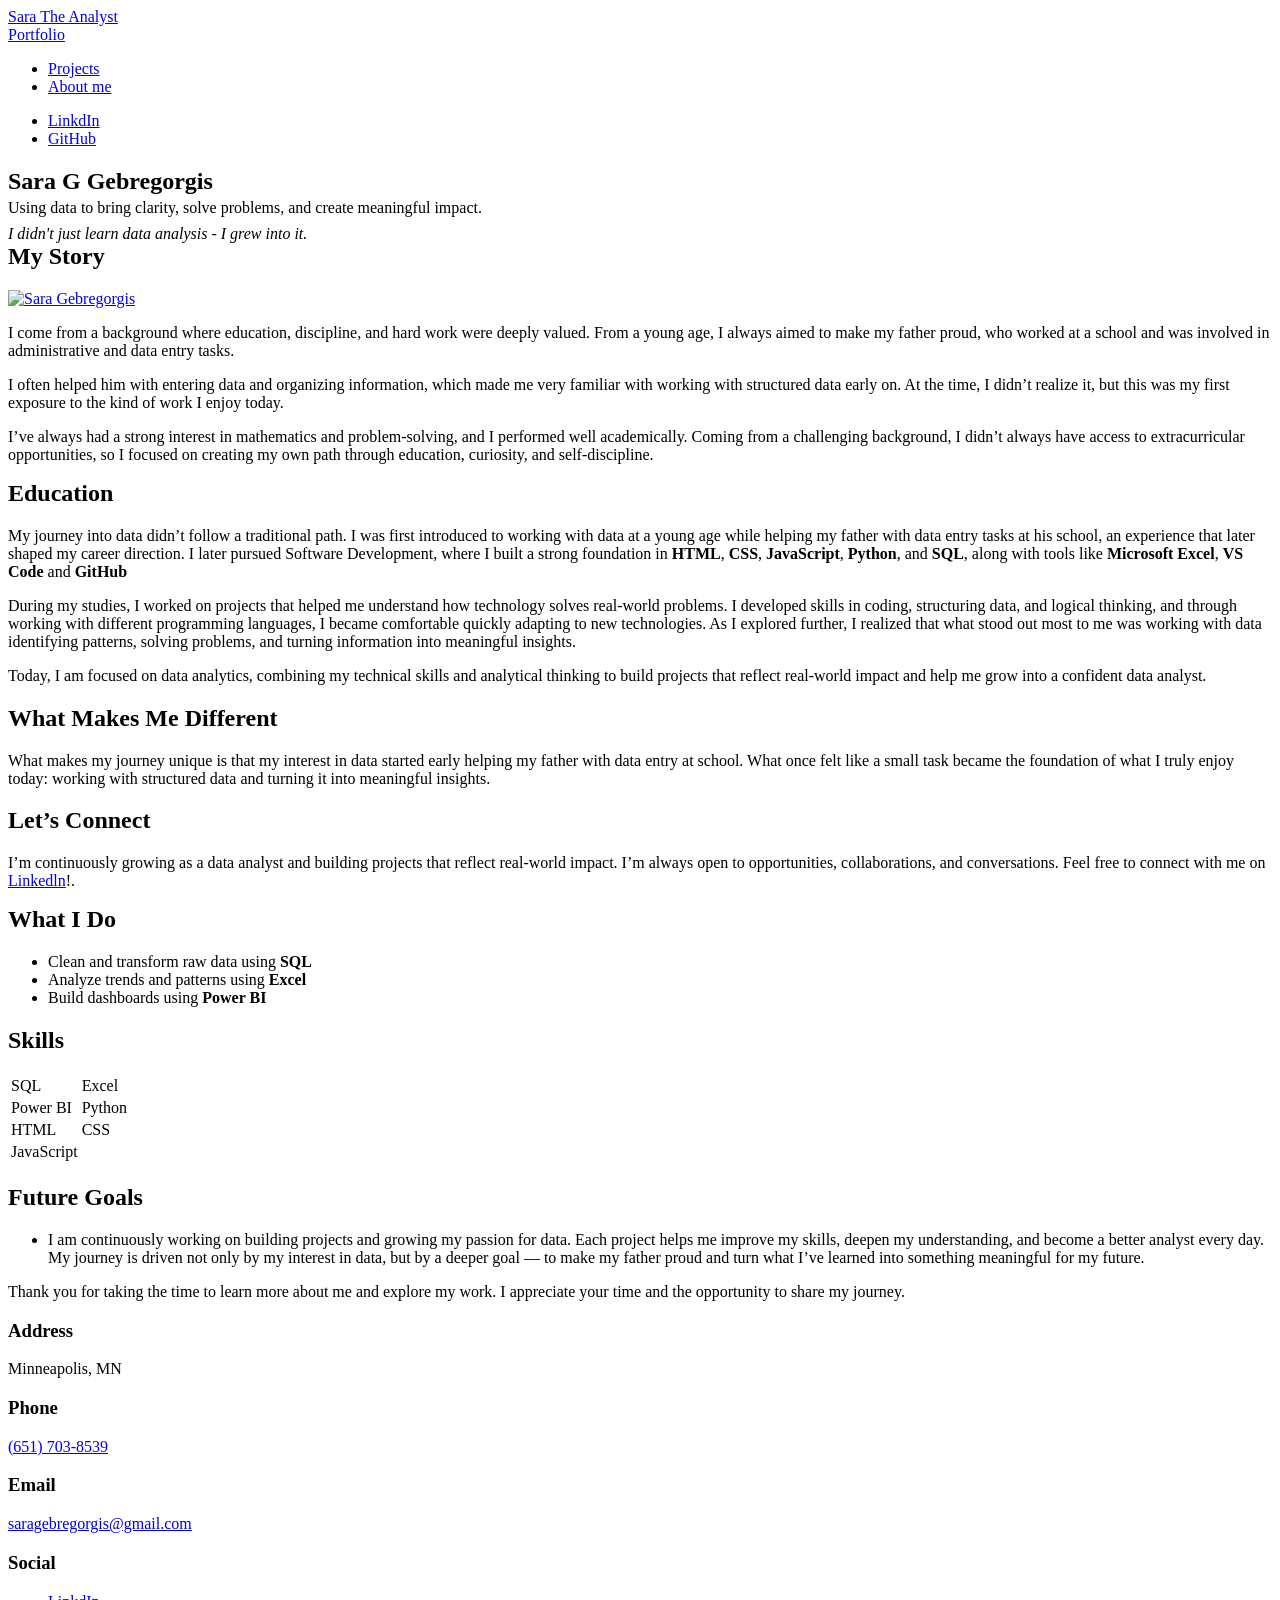
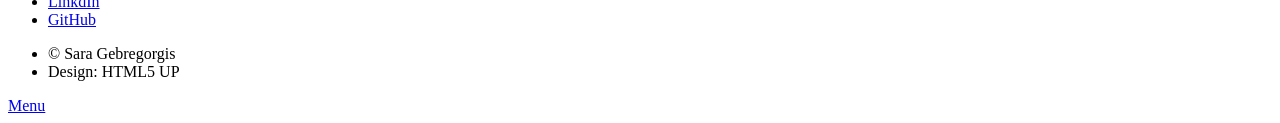
==== aboutme.html @ cc288e7c "edit everything" ====
<!DOCTYPE HTML>
<!--
	Massively by HTML5 UP
	html5up.net | @ajlkn
	Free for personal and commercial use under the CCA 3.0 license (html5up.net/license)
-->
<html>
	<head>
		<title>Sara The Analyst Portfolio</title>
		<meta charset="utf-8" />
		<meta name="viewport" content="width=device-width, initial-scale=1, user-scalable=no" />
		<link rel="stylesheet" href="assets/css/main.css" />
		<link rel="stylesheet" href="assets/css/custom2.css" />
		<noscript><link rel="stylesheet" href="assets/css/noscript.css" /></noscript>
	</head>
	<body class="is-preload">

		<!-- Wrapper -->
		<div id="wrapper">

			<!-- Header -->
			<header id="header">
				<a href="index.html" class="logo">Sara The Analyst <br/> Portfolio</a>
			</header>

			<!-- Nav -->
			<nav id="nav">
				<ul class="links">
					<li><a href="index.html">Projects</a></li>
					<li class="active"><a href="aboutme.html">About me</a></li>
				</ul>
				<ul class="icons">
					<li><a href="https://www.linkedin.com/in/sara-gebregorgis-30a691344/" class="icon brands fa-linkedin"><span class="label">LinkdIn</span></a></li>
					<li><a href="https://github.com/SaraGGebregorgis" class="icon brands alt fa-github"><span class="label">GitHub</span></a></li>
				</ul>
			</nav>

			<!-- Main -->
			<div id="main">

				<!-- ABOUT ME -->
				<section class="post">
				<!-- HERO (matches the screenshot vibe) -->
					<header class="major">
						<h1 style="margin-bottom: 0.25rem;">Sara G Gebregorgis</h1>
						
						<p style="margin: 0 0 0.5rem 0;">
							Using data to bring clarity, solve problems, and create meaningful impact.
						</p>
						<p style="margin: 0;">
							<em>I didn't just learn data analysis - I grew into it.</em>
						</p>
					</header>
    
					<h2 style="margin-top: 0;">My Story</h2>

					<!-- TOP: PHOTO + "MY STORY" -->
					<div class="row" style="align-items: flex-start;">
						<div class="col-4 col-14-small">
							<span class="image fit">
								<!-- Replace with your headshot path -->
								 
								<a href="https://www.linkedin.com/in/sara-gebregorgis-30a691344/" target="_blank">
  									<img src="images/sarag.png" alt="Sara Gebregorgis" />
</a>								
							</span>
						</div>
								
						<div class="col-8 col-12-small">
							

							<p>
								
								I come from a background where education, discipline, and hard work
								were deeply valued. From a young age, I always aimed to make my father proud, who worked at a school and was
								involved in administrative and data entry tasks.
							</p>

							<p>
								I often helped him with entering data and organizing information, which made me very familiar with working with
								structured data early on. At the time, I didn’t realize it, but this was my first exposure to the kind of work
								I enjoy today.
							</p>

							<p>
								I’ve always had a strong interest in mathematics and problem-solving, and I performed well academically.
								Coming from a challenging background, I didn’t always have access to extracurricular opportunities, so I focused
								on creating my own path through education, curiosity, and self-discipline.
							</p>

							
						</div>
					</div>

					<!-- BOTTOM: LEFT CONTENT + RIGHT SIDEBAR (What I Do / Skills / Goals) -->
					<div class="row" style="align-items: flex-start;">

						<!-- LEFT COLUMN -->
						<div class="col-7 col-12-medium">

							<h2 style="margin-top: 0;">Education</h2>

							<p>
  My journey into data didn’t follow a traditional path. I was first introduced to working with data at a young age while helping my father with data entry tasks at his school, an experience that later shaped my career direction. 
  I later pursued Software Development, where I built a strong foundation in <strong>HTML</strong>, <strong>CSS</strong>, <strong>JavaScript</strong>,
								<strong>Python</strong>, and <strong>SQL</strong>, 
  along with tools like <strong>Microsoft Excel</strong>, <strong>VS Code</strong> and <strong>GitHub</strong>
</p>

<p>
  During my studies, I worked on projects that helped me understand how technology solves real-world problems. 
  I developed skills in coding, structuring data, and logical thinking, and through working with different programming languages, 
  I became comfortable quickly adapting to new technologies. As I explored further, I realized that what stood out most to me 
  was working with data  identifying patterns, solving problems, and turning information into meaningful insights.
</p>

<p>
  Today, I am focused on data analytics, combining my technical skills and analytical thinking to build projects 
  that reflect real-world impact and help me grow into a confident data analyst.
</p>

							<h2>What Makes Me Different</h2>

							<p>
								What makes my journey unique is that my interest in data started early  helping my father with data entry at school.
								What once felt like a small task became the foundation of what I truly enjoy today: working with structured
								data and turning it into meaningful insights.
							</p>

							<h2>Let’s Connect</h2>
							<p>
  								I’m continuously growing as a data analyst and building projects that reflect real-world impact.
  								I’m always open to opportunities, collaborations, and conversations. Feel free to connect with me on <a href="https://www.linkedin.com/in/sara-gebregorgis-30a691344/">Linkedln</a>!.
							</p>

						</div>
						

						<!-- RIGHT COLUMN (SIDEBAR STYLE) -->
						<div class="col-5 col-12-medium">

							<h2 style="margin-top: 0;">What I Do</h2>
							<ul>
								<li>Clean and transform raw data using <strong>SQL</strong></li>
								<li>Analyze trends and patterns using <strong>Excel</strong></li>
								<li>Build dashboards using <strong>Power BI</strong></li>
							</ul>

							<h2>Skills</h2>
							<table>
 							 <tr>
    						<td>SQL</td>
    						<td>Excel</td>
  							</tr>
  							<tr>
    						<td>Power BI</td>
    						<td>Python</td>
  							</tr>
  							<tr>
    						<td>HTML</td>
    						<td>CSS</td>
  							</tr>
  							<tr>
    						<td>JavaScript</td>
    						<td></td>
  </tr>
</table>

						<h2>Future Goals</h2>
							<ul>
								<li>
									 <p>
  										I am continuously working on building projects and growing my passion for data.
  										Each project helps me improve my skills, deepen my understanding, and become a better analyst every day.
										My journey is driven not only by my interest in data, but by a deeper goal — to make my father proud
  										and turn what I’ve learned into something meaningful for my future.
									</p>
								</li>
							</ul>

						</div>
					</div>
				<p class="closing-message">
								Thank you for taking the time to learn more about me and explore my work. I appreciate your time and the opportunity
								to share my journey.
							</p>
				</section>

  

			</div>
			

			<!-- Footer -->
			<footer id="footer">
				<section class="split contact">
					<section class="alt">
						<h3>Address</h3>
						<p>Minneapolis, MN<br /></p>
					</section>
					<section>
						<h3>Phone</h3>
						<p><a href="#">(651) 703-8539</a></p>
					</section>
					<section>
						<h3>Email</h3>
						<p><a href="#">saragebregorgis@gmail.com</a></p>
					</section>
					<section>
						<h3>Social</h3>
						<ul class="icons alt">
							<li><a href="https://www.linkedin.com/in/sara-gebregorgis-30a691344/" class="icon brands fa-linkedin"><span class="label">LinkdIn</span></a></li>
							<li><a href="https://github.com/SaraGGebregorgis" class="icon brands alt fa-github"><span class="label">GitHub</span></a></li>
						</ul>
					</section>
				</section>
			</footer>

			<!-- Copyright -->
			<div id="copyright">
				<ul>
					<li>&copy; Sara Gebregorgis</li>
					<li>Design: HTML5 UP</li>
				</ul>
			</div>

		</div>

		<!-- Scripts -->
		<script src="assets/js/jquery.min.js"></script>
		<script src="assets/js/jquery.scrollex.min.js"></script>
		<script src="assets/js/jquery.scrolly.min.js"></script>
		<script src="assets/js/browser.min.js"></script>
		<script src="assets/js/breakpoints.min.js"></script>
		<script src="assets/js/util.js"></script>
		<script src="assets/js/main.js"></script>

	</body>
</html>
---- assets/css/main.css ----
@import url(fontawesome-all.min.css);
@import url("https://fonts.googleapis.com/css?family=Merriweather:300,700,300italic,700italic|Source+Sans+Pro:900");

/*
	Massively by HTML5 UP
	html5up.net | @ajlkn
	Free for personal and commercial use under the CCA 3.0 license (html5up.net/license)
*/

html, body, div, span, applet, object,
iframe, h1, h2, h3, h4, h5, h6, p, blockquote,
pre, a, abbr, acronym, address, big, cite,
code, del, dfn, em, img, ins, kbd, q, s, samp,
small, strike, strong, sub, sup, tt, var, b,
u, i, center, dl, dt, dd, ol, ul, li, fieldset,
form, label, legend, table, caption, tbody,
tfoot, thead, tr, th, td, article, aside,
canvas, details, embed, figure, figcaption,
footer, header, hgroup, menu, nav, output, ruby,
section, summary, time, mark, audio, video {
	margin: 0;
	padding: 0;
	border: 0;
	font-size: 100%;
	font: inherit;
	vertical-align: baseline;}

article, aside, details, figcaption, figure,
footer, header, hgroup, menu, nav, section {
	display: block;}

body {
	line-height: 1;
}

ol, ul {
	list-style: none;
}

blockquote, q {
	quotes: none;
}

	blockquote:before, blockquote:after, q:before, q:after {
		content: '';
		content: none;
	}

table {
	border-collapse: collapse;
	border-spacing: 0;
}

body {
	-webkit-text-size-adjust: none;
}

mark {
	background-color: transparent;
	color: inherit;
}

input::-moz-focus-inner {
	border: 0;
	padding: 0;
}

input, select, textarea {
	-moz-appearance: none;
	-webkit-appearance: none;
	-ms-appearance: none;
	appearance: none;
}

/* Basic */

	@-ms-viewport {
		width: device-width;
	}

	body {
		-ms-overflow-style: scrollbar;
	}

	@media screen and (max-width: 480px) {

		html, body {
			min-width: 320px;
		}

	}

	html {
		box-sizing: border-box;
	}

	*, *:before, *:after {
		box-sizing: inherit;
	}

	body {
		background-color: #1e252d;
	}

		body.is-preload *, body.is-preload *:before, body.is-preload *:after {
			-moz-animation: none !important;
			-webkit-animation: none !important;
			-ms-animation: none !important;
			animation: none !important;
			-moz-transition: none !important;
			-webkit-transition: none !important;
			-ms-transition: none !important;
			transition: none !important;
		}

/* Type */

	html {
		font-size: 16pt;
	}

		@media screen and (max-width: 1680px) {

			html {
				font-size: 12pt;
			}

		}

		@media screen and (max-width: 1280px) {

			html {
				font-size: 11pt;
			}

		}

		@media screen and (max-width: 360px) {

			html {
				font-size: 10pt;
			}

		}

	body {
		color: #212931;
	}

	body, input, select, textarea {
		font-family: "Merriweather", Georgia, serif;
		font-weight: 300;
		font-size: 1rem;
		line-height: 2.375;
	}

	a {
		-moz-transition: color 0.2s ease-in-out, background-color 0.2s ease-in-out, border-color 0.2s ease-in-out, box-shadow 0.2s ease-in-out;
		-webkit-transition: color 0.2s ease-in-out, background-color 0.2s ease-in-out, border-color 0.2s ease-in-out, box-shadow 0.2s ease-in-out;
		-ms-transition: color 0.2s ease-in-out, background-color 0.2s ease-in-out, border-color 0.2s ease-in-out, box-shadow 0.2s ease-in-out;
		transition: color 0.2s ease-in-out, background-color 0.2s ease-in-out, border-color 0.2s ease-in-out, box-shadow 0.2s ease-in-out;
		border-bottom: dotted 1px;
		text-decoration: none;
	}

		a:hover {
			border-bottom-color: transparent;
		}

	strong, b {
		font-weight: 600;
	}

	em, i {
		font-style: italic;
	}

	p {
		text-align: justify;
		margin: 0 0 2rem 0;
	}

	h1, h2, h3, h4, h5, h6 {
		font-family: "Source Sans Pro", Helvetica, sans-serif;
		font-weight: 900;
		line-height: 1.5;
		letter-spacing: 0.075em;
		text-transform: uppercase;
		margin: 0 0 1rem 0;
	}

		h1 a, h2 a, h3 a, h4 a, h5 a, h6 a {
			border-bottom: 0;
			color: inherit;
			text-decoration: none;
		}

	h1 {
		font-size: 4rem;
		line-height: 1.1;
		margin: 0 0 2rem 0;
	}

	h2 {
		font-size: 1.75rem;
		line-height: 1.3;
		margin: 0 0 1.5rem 0;
	}

	h3 {
		font-size: 1.25rem;
		margin: 0 0 1.5rem 0;
	}

	h4 {
		font-size: 1rem;
	}

	h5 {
		font-size: 0.9rem;
	}

	h6 {
		font-size: 0.8rem;
	}

	sub {
		font-size: 0.8rem;
		position: relative;
		top: 0.5rem;
	}

	sup {
		font-size: 0.8rem;
		position: relative;
		top: -0.5rem;
	}

	blockquote {
		border-left: solid 4px;
		font-style: italic;
		margin: 0 0 2rem 0;
		padding: 0.5rem 0 0.5rem 2rem;
	}

	code {
		border: solid 2px;
		font-family: "Courier New", monospace;
		font-size: 0.9rem;
		margin: 0 0.25rem;
		padding: 0.25rem 0.65rem;
	}

	pre {
		-webkit-overflow-scrolling: touch;
		font-family: "Courier New", monospace;
		font-size: 0.9rem;
		margin: 0 0 2rem 0;
	}

		pre code {
			display: block;
			line-height: 1.75;
			padding: 1rem 1.5rem;
			overflow-x: auto;
		}

	hr {
		border: 0;
		border-bottom: solid 2px;
		margin: 3rem 0;
	}

		hr.major {
			margin: 5rem 0;
		}

	.align-left {
		text-align: left;
	}

	.align-center {
		text-align: center;
	}

	.align-right {
		text-align: right;
	}

	input, select, textarea {
		color: #212931;
	}

	a {
		color: #212931;
		border-bottom-color: rgba(33, 41, 49, 0.5);
	}

		a:hover {
			border-bottom-color: transparent;
			color: #18bfef !important;
		}

	strong, b {
		color: #212931;
	}

	h1, h2, h3, h4, h5, h6 {
		color: #212931;
	}

	blockquote {
		border-left-color: #eeeeee;
	}

	code {
		background: rgba(220, 220, 220, 0.25);
		border-color: #eeeeee;
	}

	hr {
		border-bottom-color: #eeeeee;
	}

/* Row */

	.row {
		display: flex;
		flex-wrap: wrap;
		box-sizing: border-box;
		align-items: stretch;
	}

		.row > * {
			box-sizing: border-box;
		}

		.row.gtr-uniform > * > :last-child {
			margin-bottom: 0;
		}

		.row.aln-left {
			justify-content: flex-start;
		}

		.row.aln-center {
			justify-content: center;
		}

		.row.aln-right {
			justify-content: flex-end;
		}

		.row.aln-top {
			align-items: flex-start;
		}

		.row.aln-middle {
			align-items: center;
		}

		.row.aln-bottom {
			align-items: flex-end;
		}

		.row > .imp {
			order: -1;
		}

		.row > .col-1 {
			width: 8.33333%;
		}

		.row > .off-1 {
			margin-left: 8.33333%;
		}

		.row > .col-2 {
			width: 16.66667%;
		}

		.row > .off-2 {
			margin-left: 16.66667%;
		}

		.row > .col-3 {
			width: 25%;
		}

		.row > .off-3 {
			margin-left: 25%;
		}

		.row > .col-4 {
			width: 33.33333%;
		}

		.row > .off-4 {
			margin-left: 33.33333%;
		}

		.row > .col-5 {
			width: 41.66667%;
		}

		.row > .off-5 {
			margin-left: 41.66667%;
		}

		.row > .col-6 {
			width: 50%;
		}

		.row > .off-6 {
			margin-left: 50%;
		}

		.row > .col-7 {
			width: 58.33333%;
		}

		.row > .off-7 {
			margin-left: 58.33333%;
		}

		.row > .col-8 {
			width: 66.66667%;
		}

		.row > .off-8 {
			margin-left: 66.66667%;
		}

		.row > .col-9 {
			width: 75%;
		}

		.row > .off-9 {
			margin-left: 75%;
		}

		.row > .col-10 {
			width: 83.33333%;
		}

		.row > .off-10 {
			margin-left: 83.33333%;
		}

		.row > .col-11 {
			width: 91.66667%;
		}

		.row > .off-11 {
			margin-left: 91.66667%;
		}

		.row > .col-12 {
			width: 100%;
		}

		.row > .off-12 {
			margin-left: 100%;
		}

		.row.gtr-0 {
			margin-top: 0;
			margin-left: 0rem;
		}

			.row.gtr-0 > * {
				padding: 0 0 0 0rem;
			}

			.row.gtr-0.gtr-uniform {
				margin-top: 0rem;
			}

				.row.gtr-0.gtr-uniform > * {
					padding-top: 0rem;
				}

		.row.gtr-25 {
			margin-top: 0;
			margin-left: -0.375rem;
		}

			.row.gtr-25 > * {
				padding: 0 0 0 0.375rem;
			}

			.row.gtr-25.gtr-uniform {
				margin-top: -0.375rem;
			}

				.row.gtr-25.gtr-uniform > * {
					padding-top: 0.375rem;
				}

		.row.gtr-50 {
			margin-top: 0;
			margin-left: -0.75rem;
		}

			.row.gtr-50 > * {
				padding: 0 0 0 0.75rem;
			}

			.row.gtr-50.gtr-uniform {
				margin-top: -0.75rem;
			}

				.row.gtr-50.gtr-uniform > * {
					padding-top: 0.75rem;
				}

		.row {
			margin-top: 0;
			margin-left: -1.5rem;
		}

			.row > * {
				padding: 0 0 0 1.5rem;
			}

			.row.gtr-uniform {
				margin-top: -1.5rem;
			}

				.row.gtr-uniform > * {
					padding-top: 1.5rem;
				}

		.row.gtr-150 {
			margin-top: 0;
			margin-left: -2.25rem;
		}

			.row.gtr-150 > * {
				padding: 0 0 0 2.25rem;
			}

			.row.gtr-150.gtr-uniform {
				margin-top: -2.25rem;
			}

				.row.gtr-150.gtr-uniform > * {
					padding-top: 2.25rem;
				}

		.row.gtr-200 {
			margin-top: 0;
			margin-left: -3rem;
		}

			.row.gtr-200 > * {
				padding: 0 0 0 3rem;
			}

			.row.gtr-200.gtr-uniform {
				margin-top: -3rem;
			}

				.row.gtr-200.gtr-uniform > * {
					padding-top: 3rem;
				}

		@media screen and (max-width: 1680px) {

			.row {
				display: flex;
				flex-wrap: wrap;
				box-sizing: border-box;
				align-items: stretch;
			}

				.row > * {
					box-sizing: border-box;
				}

				.row.gtr-uniform > * > :last-child {
					margin-bottom: 0;
				}

				.row.aln-left {
					justify-content: flex-start;
				}

				.row.aln-center {
					justify-content: center;
				}

				.row.aln-right {
					justify-content: flex-end;
				}

				.row.aln-top {
					align-items: flex-start;
				}

				.row.aln-middle {
					align-items: center;
				}

				.row.aln-bottom {
					align-items: flex-end;
				}

				.row > .imp-xlarge {
					order: -1;
				}

				.row > .col-1-xlarge {
					width: 8.33333%;
				}

				.row > .off-1-xlarge {
					margin-left: 8.33333%;
				}

				.row > .col-2-xlarge {
					width: 16.66667%;
				}

				.row > .off-2-xlarge {
					margin-left: 16.66667%;
				}

				.row > .col-3-xlarge {
					width: 25%;
				}

				.row > .off-3-xlarge {
					margin-left: 25%;
				}

				.row > .col-4-xlarge {
					width: 33.33333%;
				}

				.row > .off-4-xlarge {
					margin-left: 33.33333%;
				}

				.row > .col-5-xlarge {
					width: 41.66667%;
				}

				.row > .off-5-xlarge {
					margin-left: 41.66667%;
				}

				.row > .col-6-xlarge {
					width: 50%;
				}

				.row > .off-6-xlarge {
					margin-left: 50%;
				}

				.row > .col-7-xlarge {
					width: 58.33333%;
				}

				.row > .off-7-xlarge {
					margin-left: 58.33333%;
				}

				.row > .col-8-xlarge {
					width: 66.66667%;
				}

				.row > .off-8-xlarge {
					margin-left: 66.66667%;
				}

				.row > .col-9-xlarge {
					width: 75%;
				}

				.row > .off-9-xlarge {
					margin-left: 75%;
				}

				.row > .col-10-xlarge {
					width: 83.33333%;
				}

				.row > .off-10-xlarge {
					margin-left: 83.33333%;
				}

				.row > .col-11-xlarge {
					width: 91.66667%;
				}

				.row > .off-11-xlarge {
					margin-left: 91.66667%;
				}

				.row > .col-12-xlarge {
					width: 100%;
				}

				.row > .off-12-xlarge {
					margin-left: 100%;
				}

				.row.gtr-0 {
					margin-top: 0;
					margin-left: 0rem;
				}

					.row.gtr-0 > * {
						padding: 0 0 0 0rem;
					}

					.row.gtr-0.gtr-uniform {
						margin-top: 0rem;
					}

						.row.gtr-0.gtr-uniform > * {
							padding-top: 0rem;
						}

				.row.gtr-25 {
					margin-top: 0;
					margin-left: -0.375rem;
				}

					.row.gtr-25 > * {
						padding: 0 0 0 0.375rem;
					}

					.row.gtr-25.gtr-uniform {
						margin-top: -0.375rem;
					}

						.row.gtr-25.gtr-uniform > * {
							padding-top: 0.375rem;
						}

				.row.gtr-50 {
					margin-top: 0;
					margin-left: -0.75rem;
				}

					.row.gtr-50 > * {
						padding: 0 0 0 0.75rem;
					}

					.row.gtr-50.gtr-uniform {
						margin-top: -0.75rem;
					}

						.row.gtr-50.gtr-uniform > * {
							padding-top: 0.75rem;
						}

				.row {
					margin-top: 0;
					margin-left: -1.5rem;
				}

					.row > * {
						padding: 0 0 0 1.5rem;
					}

					.row.gtr-uniform {
						margin-top: -1.5rem;
					}

						.row.gtr-uniform > * {
							padding-top: 1.5rem;
						}

				.row.gtr-150 {
					margin-top: 0;
					margin-left: -2.25rem;
				}

					.row.gtr-150 > * {
						padding: 0 0 0 2.25rem;
					}

					.row.gtr-150.gtr-uniform {
						margin-top: -2.25rem;
					}

						.row.gtr-150.gtr-uniform > * {
							padding-top: 2.25rem;
						}

				.row.gtr-200 {
					margin-top: 0;
					margin-left: -3rem;
				}

					.row.gtr-200 > * {
						padding: 0 0 0 3rem;
					}

					.row.gtr-200.gtr-uniform {
						margin-top: -3rem;
					}

						.row.gtr-200.gtr-uniform > * {
							padding-top: 3rem;
						}

		}

		@media screen and (max-width: 1280px) {

			.row {
				display: flex;
				flex-wrap: wrap;
				box-sizing: border-box;
				align-items: stretch;
			}

				.row > * {
					box-sizing: border-box;
				}

				.row.gtr-uniform > * > :last-child {
					margin-bottom: 0;
				}

				.row.aln-left {
					justify-content: flex-start;
				}

				.row.aln-center {
					justify-content: center;
				}

				.row.aln-right {
					justify-content: flex-end;
				}

				.row.aln-top {
					align-items: flex-start;
				}

				.row.aln-middle {
					align-items: center;
				}

				.row.aln-bottom {
					align-items: flex-end;
				}

				.row > .imp-large {
					order: -1;
				}

				.row > .col-1-large {
					width: 8.33333%;
				}

				.row > .off-1-large {
					margin-left: 8.33333%;
				}

				.row > .col-2-large {
					width: 16.66667%;
				}

				.row > .off-2-large {
					margin-left: 16.66667%;
				}

				.row > .col-3-large {
					width: 25%;
				}

				.row > .off-3-large {
					margin-left: 25%;
				}

				.row > .col-4-large {
					width: 33.33333%;
				}

				.row > .off-4-large {
					margin-left: 33.33333%;
				}

				.row > .col-5-large {
					width: 41.66667%;
				}

				.row > .off-5-large {
					margin-left: 41.66667%;
				}

				.row > .col-6-large {
					width: 50%;
				}

				.row > .off-6-large {
					margin-left: 50%;
				}

				.row > .col-7-large {
					width: 58.33333%;
				}

				.row > .off-7-large {
					margin-left: 58.33333%;
				}

				.row > .col-8-large {
					width: 66.66667%;
				}

				.row > .off-8-large {
					margin-left: 66.66667%;
				}

				.row > .col-9-large {
					width: 75%;
				}

				.row > .off-9-large {
					margin-left: 75%;
				}

				.row > .col-10-large {
					width: 83.33333%;
				}

				.row > .off-10-large {
					margin-left: 83.33333%;
				}

				.row > .col-11-large {
					width: 91.66667%;
				}

				.row > .off-11-large {
					margin-left: 91.66667%;
				}

				.row > .col-12-large {
					width: 100%;
				}

				.row > .off-12-large {
					margin-left: 100%;
				}

				.row.gtr-0 {
					margin-top: 0;
					margin-left: 0rem;
				}

					.row.gtr-0 > * {
						padding: 0 0 0 0rem;
					}

					.row.gtr-0.gtr-uniform {
						margin-top: 0rem;
					}

						.row.gtr-0.gtr-uniform > * {
							padding-top: 0rem;
						}

				.row.gtr-25 {
					margin-top: 0;
					margin-left: -0.375rem;
				}

					.row.gtr-25 > * {
						padding: 0 0 0 0.375rem;
					}

					.row.gtr-25.gtr-uniform {
						margin-top: -0.375rem;
					}

						.row.gtr-25.gtr-uniform > * {
							padding-top: 0.375rem;
						}

				.row.gtr-50 {
					margin-top: 0;
					margin-left: -0.75rem;
				}

					.row.gtr-50 > * {
						padding: 0 0 0 0.75rem;
					}

					.row.gtr-50.gtr-uniform {
						margin-top: -0.75rem;
					}

						.row.gtr-50.gtr-uniform > * {
							padding-top: 0.75rem;
						}

				.row {
					margin-top: 0;
					margin-left: -1.5rem;
				}

					.row > * {
						padding: 0 0 0 1.5rem;
					}

					.row.gtr-uniform {
						margin-top: -1.5rem;
					}

						.row.gtr-uniform > * {
							padding-top: 1.5rem;
						}

				.row.gtr-150 {
					margin-top: 0;
					margin-left: -2.25rem;
				}

					.row.gtr-150 > * {
						padding: 0 0 0 2.25rem;
					}

					.row.gtr-150.gtr-uniform {
						margin-top: -2.25rem;
					}

						.row.gtr-150.gtr-uniform > * {
							padding-top: 2.25rem;
						}

				.row.gtr-200 {
					margin-top: 0;
					margin-left: -3rem;
				}

					.row.gtr-200 > * {
						padding: 0 0 0 3rem;
					}

					.row.gtr-200.gtr-uniform {
						margin-top: -3rem;
					}

						.row.gtr-200.gtr-uniform > * {
							padding-top: 3rem;
						}

		}

		@media screen and (max-width: 980px) {

			.row {
				display: flex;
				flex-wrap: wrap;
				box-sizing: border-box;
				align-items: stretch;
			}

				.row > * {
					box-sizing: border-box;
				}

				.row.gtr-uniform > * > :last-child {
					margin-bottom: 0;
				}

				.row.aln-left {
					justify-content: flex-start;
				}

				.row.aln-center {
					justify-content: center;
				}

				.row.aln-right {
					justify-content: flex-end;
				}

				.row.aln-top {
					align-items: flex-start;
				}

				.row.aln-middle {
					align-items: center;
				}

				.row.aln-bottom {
					align-items: flex-end;
				}

				.row > .imp-medium {
					order: -1;
				}

				.row > .col-1-medium {
					width: 8.33333%;
				}

				.row > .off-1-medium {
					margin-left: 8.33333%;
				}

				.row > .col-2-medium {
					width: 16.66667%;
				}

				.row > .off-2-medium {
					margin-left: 16.66667%;
				}

				.row > .col-3-medium {
					width: 25%;
				}

				.row > .off-3-medium {
					margin-left: 25%;
				}

				.row > .col-4-medium {
					width: 33.33333%;
				}

				.row > .off-4-medium {
					margin-left: 33.33333%;
				}

				.row > .col-5-medium {
					width: 41.66667%;
				}

				.row > .off-5-medium {
					margin-left: 41.66667%;
				}

				.row > .col-6-medium {
					width: 50%;
				}

				.row > .off-6-medium {
					margin-left: 50%;
				}

				.row > .col-7-medium {
					width: 58.33333%;
				}

				.row > .off-7-medium {
					margin-left: 58.33333%;
				}

				.row > .col-8-medium {
					width: 66.66667%;
				}

				.row > .off-8-medium {
					margin-left: 66.66667%;
				}

				.row > .col-9-medium {
					width: 75%;
				}

				.row > .off-9-medium {
					margin-left: 75%;
				}

				.row > .col-10-medium {
					width: 83.33333%;
				}

				.row > .off-10-medium {
					margin-left: 83.33333%;
				}

				.row > .col-11-medium {
					width: 91.66667%;
				}

				.row > .off-11-medium {
					margin-left: 91.66667%;
				}

				.row > .col-12-medium {
					width: 100%;
				}

				.row > .off-12-medium {
					margin-left: 100%;
				}

				.row.gtr-0 {
					margin-top: 0;
					margin-left: 0rem;
				}

					.row.gtr-0 > * {
						padding: 0 0 0 0rem;
					}

					.row.gtr-0.gtr-uniform {
						margin-top: 0rem;
					}

						.row.gtr-0.gtr-uniform > * {
							padding-top: 0rem;
						}

				.row.gtr-25 {
					margin-top: 0;
					margin-left: -0.375rem;
				}

					.row.gtr-25 > * {
						padding: 0 0 0 0.375rem;
					}

					.row.gtr-25.gtr-uniform {
						margin-top: -0.375rem;
					}

						.row.gtr-25.gtr-uniform > * {
							padding-top: 0.375rem;
						}

				.row.gtr-50 {
					margin-top: 0;
					margin-left: -0.75rem;
				}

					.row.gtr-50 > * {
						padding: 0 0 0 0.75rem;
					}

					.row.gtr-50.gtr-uniform {
						margin-top: -0.75rem;
					}

						.row.gtr-50.gtr-uniform > * {
							padding-top: 0.75rem;
						}

				.row {
					margin-top: 0;
					margin-left: -1.5rem;
				}

					.row > * {
						padding: 0 0 0 1.5rem;
					}

					.row.gtr-uniform {
						margin-top: -1.5rem;
					}

						.row.gtr-uniform > * {
							padding-top: 1.5rem;
						}

				.row.gtr-150 {
					margin-top: 0;
					margin-left: -2.25rem;
				}

					.row.gtr-150 > * {
						padding: 0 0 0 2.25rem;
					}

					.row.gtr-150.gtr-uniform {
						margin-top: -2.25rem;
					}

						.row.gtr-150.gtr-uniform > * {
							padding-top: 2.25rem;
						}

				.row.gtr-200 {
					margin-top: 0;
					margin-left: -3rem;
				}

					.row.gtr-200 > * {
						padding: 0 0 0 3rem;
					}

					.row.gtr-200.gtr-uniform {
						margin-top: -3rem;
					}

						.row.gtr-200.gtr-uniform > * {
							padding-top: 3rem;
						}

		}

		@media screen and (max-width: 736px) {

			.row {
				display: flex;
				flex-wrap: wrap;
				box-sizing: border-box;
				align-items: stretch;
			}

				.row > * {
					box-sizing: border-box;
				}

				.row.gtr-uniform > * > :last-child {
					margin-bottom: 0;
				}

				.row.aln-left {
					justify-content: flex-start;
				}

				.row.aln-center {
					justify-content: center;
				}

				.row.aln-right {
					justify-content: flex-end;
				}

				.row.aln-top {
					align-items: flex-start;
				}

				.row.aln-middle {
					align-items: center;
				}

				.row.aln-bottom {
					align-items: flex-end;
				}

				.row > .imp-small {
					order: -1;
				}

				.row > .col-1-small {
					width: 8.33333%;
				}

				.row > .off-1-small {
					margin-left: 8.33333%;
				}

				.row > .col-2-small {
					width: 16.66667%;
				}

				.row > .off-2-small {
					margin-left: 16.66667%;
				}

				.row > .col-3-small {
					width: 25%;
				}

				.row > .off-3-small {
					margin-left: 25%;
				}

				.row > .col-4-small {
					width: 33.33333%;
				}

				.row > .off-4-small {
					margin-left: 33.33333%;
				}

				.row > .col-5-small {
					width: 41.66667%;
				}

				.row > .off-5-small {
					margin-left: 41.66667%;
				}

				.row > .col-6-small {
					width: 50%;
				}

				.row > .off-6-small {
					margin-left: 50%;
				}

				.row > .col-7-small {
					width: 58.33333%;
				}

				.row > .off-7-small {
					margin-left: 58.33333%;
				}

				.row > .col-8-small {
					width: 66.66667%;
				}

				.row > .off-8-small {
					margin-left: 66.66667%;
				}

				.row > .col-9-small {
					width: 75%;
				}

				.row > .off-9-small {
					margin-left: 75%;
				}

				.row > .col-10-small {
					width: 83.33333%;
				}

				.row > .off-10-small {
					margin-left: 83.33333%;
				}

				.row > .col-11-small {
					width: 91.66667%;
				}

				.row > .off-11-small {
					margin-left: 91.66667%;
				}

				.row > .col-12-small {
					width: 100%;
				}

				.row > .off-12-small {
					margin-left: 100%;
				}

				.row.gtr-0 {
					margin-top: 0;
					margin-left: 0rem;
				}

					.row.gtr-0 > * {
						padding: 0 0 0 0rem;
					}

					.row.gtr-0.gtr-uniform {
						margin-top: 0rem;
					}

						.row.gtr-0.gtr-uniform > * {
							padding-top: 0rem;
						}

				.row.gtr-25 {
					margin-top: 0;
					margin-left: -0.375rem;
				}

					.row.gtr-25 > * {
						padding: 0 0 0 0.375rem;
					}

					.row.gtr-25.gtr-uniform {
						margin-top: -0.375rem;
					}

						.row.gtr-25.gtr-uniform > * {
							padding-top: 0.375rem;
						}

				.row.gtr-50 {
					margin-top: 0;
					margin-left: -0.75rem;
				}

					.row.gtr-50 > * {
						padding: 0 0 0 0.75rem;
					}

					.row.gtr-50.gtr-uniform {
						margin-top: -0.75rem;
					}

						.row.gtr-50.gtr-uniform > * {
							padding-top: 0.75rem;
						}

				.row {
					margin-top: 0;
					margin-left: -1.5rem;
				}

					.row > * {
						padding: 0 0 0 1.5rem;
					}

					.row.gtr-uniform {
						margin-top: -1.5rem;
					}

						.row.gtr-uniform > * {
							padding-top: 1.5rem;
						}

				.row.gtr-150 {
					margin-top: 0;
					margin-left: -2.25rem;
				}

					.row.gtr-150 > * {
						padding: 0 0 0 2.25rem;
					}

					.row.gtr-150.gtr-uniform {
						margin-top: -2.25rem;
					}

						.row.gtr-150.gtr-uniform > * {
							padding-top: 2.25rem;
						}

				.row.gtr-200 {
					margin-top: 0;
					margin-left: -3rem;
				}

					.row.gtr-200 > * {
						padding: 0 0 0 3rem;
					}

					.row.gtr-200.gtr-uniform {
						margin-top: -3rem;
					}

						.row.gtr-200.gtr-uniform > * {
							padding-top: 3rem;
						}

		}

		@media screen and (max-width: 480px) {

			.row {
				display: flex;
				flex-wrap: wrap;
				box-sizing: border-box;
				align-items: stretch;
			}

				.row > * {
					box-sizing: border-box;
				}

				.row.gtr-uniform > * > :last-child {
					margin-bottom: 0;
				}

				.row.aln-left {
					justify-content: flex-start;
				}

				.row.aln-center {
					justify-content: center;
				}

				.row.aln-right {
					justify-content: flex-end;
				}

				.row.aln-top {
					align-items: flex-start;
				}

				.row.aln-middle {
					align-items: center;
				}

				.row.aln-bottom {
					align-items: flex-end;
				}

				.row > .imp-xsmall {
					order: -1;
				}

				.row > .col-1-xsmall {
					width: 8.33333%;
				}

				.row > .off-1-xsmall {
					margin-left: 8.33333%;
				}

				.row > .col-2-xsmall {
					width: 16.66667%;
				}

				.row > .off-2-xsmall {
					margin-left: 16.66667%;
				}

				.row > .col-3-xsmall {
					width: 25%;
				}

				.row > .off-3-xsmall {
					margin-left: 25%;
				}

				.row > .col-4-xsmall {
					width: 33.33333%;
				}

				.row > .off-4-xsmall {
					margin-left: 33.33333%;
				}

				.row > .col-5-xsmall {
					width: 41.66667%;
				}

				.row > .off-5-xsmall {
					margin-left: 41.66667%;
				}

				.row > .col-6-xsmall {
					width: 50%;
				}

				.row > .off-6-xsmall {
					margin-left: 50%;
				}

				.row > .col-7-xsmall {
					width: 58.33333%;
				}

				.row > .off-7-xsmall {
					margin-left: 58.33333%;
				}

				.row > .col-8-xsmall {
					width: 66.66667%;
				}

				.row > .off-8-xsmall {
					margin-left: 66.66667%;
				}

				.row > .col-9-xsmall {
					width: 75%;
				}

				.row > .off-9-xsmall {
					margin-left: 75%;
				}

				.row > .col-10-xsmall {
					width: 83.33333%;
				}

				.row > .off-10-xsmall {
					margin-left: 83.33333%;
				}

				.row > .col-11-xsmall {
					width: 91.66667%;
				}

				.row > .off-11-xsmall {
					margin-left: 91.66667%;
				}

				.row > .col-12-xsmall {
					width: 100%;
				}

				.row > .off-12-xsmall {
					margin-left: 100%;
				}

				.row.gtr-0 {
					margin-top: 0;
					margin-left: 0rem;
				}

					.row.gtr-0 > * {
						padding: 0 0 0 0rem;
					}

					.row.gtr-0.gtr-uniform {
						margin-top: 0rem;
					}

						.row.gtr-0.gtr-uniform > * {
							padding-top: 0rem;
						}

				.row.gtr-25 {
					margin-top: 0;
					margin-left: -0.375rem;
				}

					.row.gtr-25 > * {
						padding: 0 0 0 0.375rem;
					}

					.row.gtr-25.gtr-uniform {
						margin-top: -0.375rem;
					}

						.row.gtr-25.gtr-uniform > * {
							padding-top: 0.375rem;
						}

				.row.gtr-50 {
					margin-top: 0;
					margin-left: -0.75rem;
				}

					.row.gtr-50 > * {
						padding: 0 0 0 0.75rem;
					}

					.row.gtr-50.gtr-uniform {
						margin-top: -0.75rem;
					}

						.row.gtr-50.gtr-uniform > * {
							padding-top: 0.75rem;
						}

				.row {
					margin-top: 0;
					margin-left: -1.5rem;
				}

					.row > * {
						padding: 0 0 0 1.5rem;
					}

					.row.gtr-uniform {
						margin-top: -1.5rem;
					}

						.row.gtr-uniform > * {
							padding-top: 1.5rem;
						}

				.row.gtr-150 {
					margin-top: 0;
					margin-left: -2.25rem;
				}

					.row.gtr-150 > * {
						padding: 0 0 0 2.25rem;
					}

					.row.gtr-150.gtr-uniform {
						margin-top: -2.25rem;
					}

						.row.gtr-150.gtr-uniform > * {
							padding-top: 2.25rem;
						}

				.row.gtr-200 {
					margin-top: 0;
					margin-left: -3rem;
				}

					.row.gtr-200 > * {
						padding: 0 0 0 3rem;
					}

					.row.gtr-200.gtr-uniform {
						margin-top: -3rem;
					}

						.row.gtr-200.gtr-uniform > * {
							padding-top: 3rem;
						}

		}

		@media screen and (max-width: 360px) {

			.row {
				display: flex;
				flex-wrap: wrap;
				box-sizing: border-box;
				align-items: stretch;
			}

				.row > * {
					box-sizing: border-box;
				}

				.row.gtr-uniform > * > :last-child {
					margin-bottom: 0;
				}

				.row.aln-left {
					justify-content: flex-start;
				}

				.row.aln-center {
					justify-content: center;
				}

				.row.aln-right {
					justify-content: flex-end;
				}

				.row.aln-top {
					align-items: flex-start;
				}

				.row.aln-middle {
					align-items: center;
				}

				.row.aln-bottom {
					align-items: flex-end;
				}

				.row > .imp-xxsmall {
					order: -1;
				}

				.row > .col-1-xxsmall {
					width: 8.33333%;
				}

				.row > .off-1-xxsmall {
					margin-left: 8.33333%;
				}

				.row > .col-2-xxsmall {
					width: 16.66667%;
				}

				.row > .off-2-xxsmall {
					margin-left: 16.66667%;
				}

				.row > .col-3-xxsmall {
					width: 25%;
				}

				.row > .off-3-xxsmall {
					margin-left: 25%;
				}

				.row > .col-4-xxsmall {
					width: 33.33333%;
				}

				.row > .off-4-xxsmall {
					margin-left: 33.33333%;
				}

				.row > .col-5-xxsmall {
					width: 41.66667%;
				}

				.row > .off-5-xxsmall {
					margin-left: 41.66667%;
				}

				.row > .col-6-xxsmall {
					width: 50%;
				}

				.row > .off-6-xxsmall {
					margin-left: 50%;
				}

				.row > .col-7-xxsmall {
					width: 58.33333%;
				}

				.row > .off-7-xxsmall {
					margin-left: 58.33333%;
				}

				.row > .col-8-xxsmall {
					width: 66.66667%;
				}

				.row > .off-8-xxsmall {
					margin-left: 66.66667%;
				}

				.row > .col-9-xxsmall {
					width: 75%;
				}

				.row > .off-9-xxsmall {
					margin-left: 75%;
				}

				.row > .col-10-xxsmall {
					width: 83.33333%;
				}

				.row > .off-10-xxsmall {
					margin-left: 83.33333%;
				}

				.row > .col-11-xxsmall {
					width: 91.66667%;
				}

				.row > .off-11-xxsmall {
					margin-left: 91.66667%;
				}

				.row > .col-12-xxsmall {
					width: 100%;
				}

				.row > .off-12-xxsmall {
					margin-left: 100%;
				}

				.row.gtr-0 {
					margin-top: 0;
					margin-left: 0rem;
				}

					.row.gtr-0 > * {
						padding: 0 0 0 0rem;
					}

					.row.gtr-0.gtr-uniform {
						margin-top: 0rem;
					}

						.row.gtr-0.gtr-uniform > * {
							padding-top: 0rem;
						}

				.row.gtr-25 {
					margin-top: 0;
					margin-left: -0.375rem;
				}

					.row.gtr-25 > * {
						padding: 0 0 0 0.375rem;
					}

					.row.gtr-25.gtr-uniform {
						margin-top: -0.375rem;
					}

						.row.gtr-25.gtr-uniform > * {
							padding-top: 0.375rem;
						}

				.row.gtr-50 {
					margin-top: 0;
					margin-left: -0.75rem;
				}

					.row.gtr-50 > * {
						padding: 0 0 0 0.75rem;
					}

					.row.gtr-50.gtr-uniform {
						margin-top: -0.75rem;
					}

						.row.gtr-50.gtr-uniform > * {
							padding-top: 0.75rem;
						}

				.row {
					margin-top: 0;
					margin-left: -1.5rem;
				}

					.row > * {
						padding: 0 0 0 1.5rem;
					}

					.row.gtr-uniform {
						margin-top: -1.5rem;
					}

						.row.gtr-uniform > * {
							padding-top: 1.5rem;
						}

				.row.gtr-150 {
					margin-top: 0;
					margin-left: -2.25rem;
				}

					.row.gtr-150 > * {
						padding: 0 0 0 2.25rem;
					}

					.row.gtr-150.gtr-uniform {
						margin-top: -2.25rem;
					}

						.row.gtr-150.gtr-uniform > * {
							padding-top: 2.25rem;
						}

				.row.gtr-200 {
					margin-top: 0;
					margin-left: -3rem;
				}

					.row.gtr-200 > * {
						padding: 0 0 0 3rem;
					}

					.row.gtr-200.gtr-uniform {
						margin-top: -3rem;
					}

						.row.gtr-200.gtr-uniform > * {
							padding-top: 3rem;
						}

		}

/* Box */

	.box {
		border: solid 2px;
		margin-bottom: 2rem;
		padding: 1.5rem;
	}

		.box > :last-child,
		.box > :last-child > :last-child,
		.box > :last-child > :last-child > :last-child {
			margin-bottom: 0;
		}

		.box.alt {
			border: 0;
			border-radius: 0;
			padding: 0;
		}

	.box {
		border-color: #eeeeee;
	}

/* Button */

	input[type="submit"],
	input[type="reset"],
	input[type="button"],
	button,
	.button {
		-moz-appearance: none;
		-webkit-appearance: none;
		-ms-appearance: none;
		appearance: none;
		-moz-transition: background-color 0.2s ease-in-out, box-shadow 0.2s ease-in-out, color 0.2s ease-in-out;
		-webkit-transition: background-color 0.2s ease-in-out, box-shadow 0.2s ease-in-out, color 0.2s ease-in-out;
		-ms-transition: background-color 0.2s ease-in-out, box-shadow 0.2s ease-in-out, color 0.2s ease-in-out;
		transition: background-color 0.2s ease-in-out, box-shadow 0.2s ease-in-out, color 0.2s ease-in-out;
		border: 0;
		border-radius: 0;
		cursor: pointer;
		display: inline-block;
		font-family: "Source Sans Pro", Helvetica, sans-serif;
		font-size: 0.8rem;
		font-weight: 900;
		letter-spacing: 0.075em;
		height: 3rem;
		line-height: 3rem;
		padding: 0 2rem;
		text-align: center;
		text-decoration: none;
		text-transform: uppercase;
		white-space: nowrap;
	}

		input[type="submit"].icon:before,
		input[type="reset"].icon:before,
		input[type="button"].icon:before,
		button.icon:before,
		.button.icon:before {
			margin-right: 0.5rem;
		}

		input[type="submit"].icon.solo,
		input[type="reset"].icon.solo,
		input[type="button"].icon.solo,
		button.icon.solo,
		.button.icon.solo {
			position: relative;
			width: 4rem;
			height: 4rem;
			line-height: 4rem;
			border-radius: 4rem;
			text-indent: 4rem;
			overflow: hidden;
			padding: 0;
			white-space: nowrap;
		}

			input[type="submit"].icon.solo:before,
			input[type="reset"].icon.solo:before,
			input[type="button"].icon.solo:before,
			button.icon.solo:before,
			.button.icon.solo:before {
				position: absolute;
				display: block;
				top: 0;
				left: 0;
				width: inherit;
				height: inherit;
				line-height: inherit;
				font-size: 1.25rem;
				margin-right: 0;
				text-align: center;
				text-indent: 0;
			}

		input[type="submit"].fit,
		input[type="reset"].fit,
		input[type="button"].fit,
		button.fit,
		.button.fit {
			width: 100%;
		}

		input[type="submit"].small,
		input[type="reset"].small,
		input[type="button"].small,
		button.small,
		.button.small {
			font-size: 0.7rem;
			height: 2.5rem;
			line-height: 2.5rem;
			padding: 0 1.5rem;
		}

		input[type="submit"].large,
		input[type="reset"].large,
		input[type="button"].large,
		button.large,
		.button.large {
			font-size: 0.9rem;
			height: 3.5rem;
			line-height: 3.5rem;
			padding: 0 2.75rem;
		}

		@media screen and (max-width: 980px) {

			input[type="submit"],
			input[type="reset"],
			input[type="button"],
			button,
			.button {
				font-size: 0.9rem;
				height: 3.25rem;
				line-height: 3.25rem;
			}

				input[type="submit"].large,
				input[type="reset"].large,
				input[type="button"].large,
				button.large,
				.button.large {
					font-size: 1rem;
					height: 3.75rem;
					line-height: 3.75rem;
				}

		}

		input[type="submit"].disabled, input[type="submit"]:disabled,
		input[type="reset"].disabled,
		input[type="reset"]:disabled,
		input[type="button"].disabled,
		input[type="button"]:disabled,
		button.disabled,
		button:disabled,
		.button.disabled,
		.button:disabled {
			pointer-events: none;
			opacity: 0.25;
		}

	input[type="submit"],
	input[type="reset"],
	input[type="button"],
	button,
	.button {
		background-color: transparent;
		box-shadow: inset 0 0 0 2px #212931;
		color: #212931 !important;
	}

		input[type="submit"]:hover,
		input[type="reset"]:hover,
		input[type="button"]:hover,
		button:hover,
		.button:hover {
			box-shadow: inset 0 0 0 2px #18bfef;
			color: #18bfef !important;
		}

		input[type="submit"].primary,
		input[type="reset"].primary,
		input[type="button"].primary,
		button.primary,
		.button.primary {
			background-color: #212931;
			box-shadow: none;
			color: #ffffff !important;
		}

			input[type="submit"].primary:hover,
			input[type="reset"].primary:hover,
			input[type="button"].primary:hover,
			button.primary:hover,
			.button.primary:hover {
				background-color: #18bfef;
			}

/* Form */

	form {
		margin: 0 0 2rem 0;
	}

		form > :last-child {
			margin-bottom: 0;
		}

		form > .fields {
			display: -moz-flex;
			display: -webkit-flex;
			display: -ms-flex;
			display: flex;
			-moz-flex-wrap: wrap;
			-webkit-flex-wrap: wrap;
			-ms-flex-wrap: wrap;
			flex-wrap: wrap;
			width: calc(100% + 3rem);
			margin: -1.5rem 0 2rem -1.5rem;
		}

			form > .fields > .field {
				-moz-flex-grow: 0;
				-webkit-flex-grow: 0;
				-ms-flex-grow: 0;
				flex-grow: 0;
				-moz-flex-shrink: 0;
				-webkit-flex-shrink: 0;
				-ms-flex-shrink: 0;
				flex-shrink: 0;
				padding: 1.5rem 0 0 1.5rem;
				width: calc(100% - 1.5rem);
			}

				form > .fields > .field.half {
					width: calc(50% - 0.75rem);
				}

				form > .fields > .field.third {
					width: calc(100%/3 - 0.5rem);
				}

				form > .fields > .field.quarter {
					width: calc(25% - 0.375rem);
				}

		@media screen and (max-width: 480px) {

			form > .fields {
				width: calc(100% + 3rem);
				margin: -1.5rem 0 2rem -1.5rem;
			}

				form > .fields > .field {
					padding: 1.5rem 0 0 1.5rem;
					width: calc(100% - 1.5rem);
				}

					form > .fields > .field.half {
						width: calc(100% - 1.5rem);
					}

					form > .fields > .field.third {
						width: calc(100% - 1.5rem);
					}

					form > .fields > .field.quarter {
						width: calc(100% - 1.5rem);
					}

		}

	label {
		display: block;
		font-family: "Source Sans Pro", Helvetica, sans-serif;
		font-weight: 900;
		line-height: 1.5;
		letter-spacing: 0.075em;
		font-size: 0.8rem;
		text-transform: uppercase;
		margin: 0 0 0.75rem 0;
	}

		@media screen and (max-width: 980px) {

			label {
				font-size: 0.9rem;
			}

		}

	input[type="text"],
	input[type="password"],
	input[type="email"],
	select,
	textarea {
		-moz-appearance: none;
		-webkit-appearance: none;
		-ms-appearance: none;
		appearance: none;
		background: transparent;
		border-radius: 0;
		border: solid 2px;
		color: inherit;
		display: block;
		outline: 0;
		padding: 0 1rem;
		text-decoration: none;
		width: 100%;
	}

		input[type="text"]:invalid,
		input[type="password"]:invalid,
		input[type="email"]:invalid,
		select:invalid,
		textarea:invalid {
			box-shadow: none;
		}

	select {
		background-size: 1.25rem;
		background-repeat: no-repeat;
		background-position: calc(100% - 1rem) center;
		height: 3rem;
		padding-right: 3rem;
		text-overflow: ellipsis;
	}

		select:focus::-ms-value {
			background-color: transparent;
		}

		select::-ms-expand {
			display: none;
		}

	input[type="text"],
	input[type="password"],
	input[type="email"],
	select {
		height: 3rem;
	}

	textarea {
		padding: 0.75rem 1rem;
	}

	input[type="checkbox"],
	input[type="radio"] {
		-moz-appearance: none;
		-webkit-appearance: none;
		-ms-appearance: none;
		appearance: none;
		display: block;
		float: left;
		margin-right: -2rem;
		opacity: 0;
		width: 1rem;
		z-index: -1;
	}

		input[type="checkbox"] + label,
		input[type="radio"] + label {
			text-decoration: none;
			cursor: pointer;
			display: inline-block;
			font-size: 1rem;
			letter-spacing: 0;
			font-family: "Merriweather", Georgia, serif;
			text-transform: none;
			font-weight: 300;
			padding-left: 2.8rem;
			padding-right: 1rem;
			position: relative;
		}

			input[type="checkbox"] + label:before,
			input[type="radio"] + label:before {
				-moz-osx-font-smoothing: grayscale;
				-webkit-font-smoothing: antialiased;
				display: inline-block;
				font-style: normal;
				font-variant: normal;
				text-rendering: auto;
				line-height: 1;
				text-transform: none !important;
				font-family: 'Font Awesome 5 Free';
				font-weight: 900;
			}

			input[type="checkbox"] + label:before,
			input[type="radio"] + label:before {
				border-radius: 0;
				border: solid 2px;
				content: '';
				display: inline-block;
				font-size: 0.8rem;
				height: 1.8rem;
				left: 0;
				line-height: 1.65rem;
				position: absolute;
				text-align: center;
				top: -0.125rem;
				width: 1.8rem;
			}

		input[type="checkbox"]:checked + label:before,
		input[type="radio"]:checked + label:before {
			content: '\f00c';
		}

	input[type="checkbox"] + label:before {
		border-radius: 0;
	}

	input[type="radio"] + label:before {
		border-radius: 100%;
	}

	::-webkit-input-placeholder {
		opacity: 1.0;
	}

	:-moz-placeholder {
		opacity: 1.0;
	}

	::-moz-placeholder {
		opacity: 1.0;
	}

	:-ms-input-placeholder {
		opacity: 1.0;
	}

	label {
		color: #212931;
	}

	input[type="text"],
	input[type="password"],
	input[type="email"],
	select,
	textarea {
		border-color: #eeeeee;
	}

		input[type="text"]:focus,
		input[type="password"]:focus,
		input[type="email"]:focus,
		select:focus,
		textarea:focus {
			border-color: #18bfef;
		}

	select {
		background-image: url("data:image/svg+xml;charset=utf8,%3Csvg xmlns='http://www.w3.org/2000/svg' width='40' height='40' preserveAspectRatio='none' viewBox='0 0 40 40'%3E%3Cpath d='M9.4,12.3l10.4,10.4l10.4-10.4c0.2-0.2,0.5-0.4,0.9-0.4c0.3,0,0.6,0.1,0.9,0.4l3.3,3.3c0.2,0.2,0.4,0.5,0.4,0.9 c0,0.4-0.1,0.6-0.4,0.9L20.7,31.9c-0.2,0.2-0.5,0.4-0.9,0.4c-0.3,0-0.6-0.1-0.9-0.4L4.3,17.3c-0.2-0.2-0.4-0.5-0.4-0.9 c0-0.4,0.1-0.6,0.4-0.9l3.3-3.3c0.2-0.2,0.5-0.4,0.9-0.4S9.1,12.1,9.4,12.3z' fill='%23eeeeee' /%3E%3C/svg%3E");
	}

		select option {
			background-color: #ffffff;
			color: #212931;
		}

	.select-wrapper:before {
		color: #eeeeee;
	}

	input[type="checkbox"] + label,
	input[type="radio"] + label {
		color: #212931;
	}

		input[type="checkbox"] + label:before,
		input[type="radio"] + label:before {
			border-color: #eeeeee;
		}

	input[type="checkbox"]:checked + label:before,
	input[type="radio"]:checked + label:before {
		background-color: #212931;
		border-color: #212931;
		color: #ffffff;
	}

	input[type="checkbox"]:focus + label:before,
	input[type="radio"]:focus + label:before {
		border-color: #18bfef;
	}

	::-webkit-input-placeholder {
		color: #909498 !important;
	}

	:-moz-placeholder {
		color: #909498 !important;
	}

	::-moz-placeholder {
		color: #909498 !important;
	}

	:-ms-input-placeholder {
		color: #909498 !important;
	}

	.formerize-placeholder {
		color: #909498 !important;
	}

/* Icon */

	.icon {
		text-decoration: none;
		border-bottom: none;
		position: relative;
	}

		.icon:before {
			-moz-osx-font-smoothing: grayscale;
			-webkit-font-smoothing: antialiased;
			display: inline-block;
			font-style: normal;
			font-variant: normal;
			text-rendering: auto;
			line-height: 1;
			text-transform: none !important;
			font-family: 'Font Awesome 5 Free';
			font-weight: 400;
		}

		.icon > .label {
			display: none;
		}

		.icon:before {
			line-height: inherit;
		}

		.icon.solid:before {
			font-weight: 900;
		}

		.icon.brands:before {
			font-family: 'Font Awesome 5 Brands';
		}

/* Image */

	.image {
		border: 0;
		display: inline-block;
		position: relative;
	}

		.image img {
			display: block;
		}

		.image.left, .image.right {
			max-width: 40%;
		}

			.image.left img, .image.right img {
				width: 100%;
			}

		.image.left {
			float: left;
			margin: 0 2rem 2rem 0;
			top: 0.75rem;
		}

		.image.right {
			float: right;
			margin: 0 0 2rem 2rem;
			top: 0.75rem;
		}

		.image.fit {
			display: block;
			margin: 2.5rem 0;
			width: 100%;
		}

			.image.fit:first-child {
				margin-top: 0;
			}

			.image.fit img {
				width: 100%;
			}

		.image.main {
			display: block;
			margin: 4rem 0;
			width: 100%;
		}

			.image.main:first-child {
				margin-top: 0;
			}

			.image.main img {
				width: 100%;
			}

		@media screen and (max-width: 736px) {

			.image.fit {
				margin: 2rem 0;
			}

			.image.main {
				margin: 2rem 0;
			}

		}

	a.image {
		overflow: hidden;
	}

		a.image img {
			-moz-transition: -moz-transform 0.2s ease-out;
			-webkit-transition: -webkit-transform 0.2s ease-out;
			-ms-transition: -ms-transform 0.2s ease-out;
			transition: transform 0.2s ease-out;
		}

		a.image:hover img {
			-moz-transform: scale(1.05);
			-webkit-transform: scale(1.05);
			-ms-transform: scale(1.05);
			transform: scale(1.05);
		}

/* Actions */

	ul.actions {
		display: -moz-flex;
		display: -webkit-flex;
		display: -ms-flex;
		display: flex;
		cursor: default;
		list-style: none;
		margin-left: -1rem;
		padding-left: 0;
	}

		ul.actions li {
			padding: 0 0 0 1rem;
			vertical-align: middle;
		}

		ul.actions.special {
			-moz-justify-content: center;
			-webkit-justify-content: center;
			-ms-justify-content: center;
			justify-content: center;
			width: 100%;
			margin-left: 0;
		}

			ul.actions.special li:first-child {
				padding-left: 0;
			}

		ul.actions.stacked {
			-moz-flex-direction: column;
			-webkit-flex-direction: column;
			-ms-flex-direction: column;
			flex-direction: column;
			margin-left: 0;
		}

			ul.actions.stacked li {
				padding: 1.3rem 0 0 0;
			}

				ul.actions.stacked li:first-child {
					padding-top: 0;
				}

		ul.actions.fit {
			width: calc(100% + 1rem);
		}

			ul.actions.fit li {
				-moz-flex-grow: 1;
				-webkit-flex-grow: 1;
				-ms-flex-grow: 1;
				flex-grow: 1;
				-moz-flex-shrink: 1;
				-webkit-flex-shrink: 1;
				-ms-flex-shrink: 1;
				flex-shrink: 1;
				width: 100%;
			}

				ul.actions.fit li > * {
					width: 100%;
				}

			ul.actions.fit.stacked {
				width: 100%;
			}

		@media screen and (max-width: 480px) {

			ul.actions:not(.fixed) {
				-moz-flex-direction: column;
				-webkit-flex-direction: column;
				-ms-flex-direction: column;
				flex-direction: column;
				margin-left: 0;
				width: 100% !important;
			}

				ul.actions:not(.fixed) li {
					-moz-flex-grow: 1;
					-webkit-flex-grow: 1;
					-ms-flex-grow: 1;
					flex-grow: 1;
					-moz-flex-shrink: 1;
					-webkit-flex-shrink: 1;
					-ms-flex-shrink: 1;
					flex-shrink: 1;
					padding: 1rem 0 0 0;
					text-align: center;
					width: 100%;
				}

					ul.actions:not(.fixed) li > * {
						width: 100%;
					}

					ul.actions:not(.fixed) li:first-child {
						padding-top: 0;
					}

					ul.actions:not(.fixed) li input[type="submit"],
					ul.actions:not(.fixed) li input[type="reset"],
					ul.actions:not(.fixed) li input[type="button"],
					ul.actions:not(.fixed) li button,
					ul.actions:not(.fixed) li .button {
						width: 100%;
					}

						ul.actions:not(.fixed) li input[type="submit"].icon:before,
						ul.actions:not(.fixed) li input[type="reset"].icon:before,
						ul.actions:not(.fixed) li input[type="button"].icon:before,
						ul.actions:not(.fixed) li button.icon:before,
						ul.actions:not(.fixed) li .button.icon:before {
							margin-left: -0.5rem;
						}

		}

/* Icons */

	ul.icons {
		cursor: default;
		list-style: none;
		padding-left: 0;
	}

		ul.icons li {
			display: inline-block;
			padding: 0 0.5rem 0 0;
			vertical-align: middle;
		}

			ul.icons li:last-child {
				padding-right: 0;
			}

			ul.icons li .icon:before {
				width: 2.25rem;
				height: 2.25rem;
				line-height: 2.25rem;
				display: inline-block;
				text-align: center;
				border-radius: 100%;
				font-size: 1.25rem;
			}

		ul.icons.alt li .icon:before {
			-moz-transition: color 0.2s ease-in-out, background-color 0.2s ease-in-out, border-color 0.2s ease-in-out, box-shadow 0.2s ease-in-out;
			-webkit-transition: color 0.2s ease-in-out, background-color 0.2s ease-in-out, border-color 0.2s ease-in-out, box-shadow 0.2s ease-in-out;
			-ms-transition: color 0.2s ease-in-out, background-color 0.2s ease-in-out, border-color 0.2s ease-in-out, box-shadow 0.2s ease-in-out;
			transition: color 0.2s ease-in-out, background-color 0.2s ease-in-out, border-color 0.2s ease-in-out, box-shadow 0.2s ease-in-out;
			font-size: 1rem;
		}

/* List */

	ol {
		list-style: decimal;
		margin: 0 0 2rem 0;
		padding-left: 1.25rem;
	}

		ol li {
			padding-left: 0.25rem;
		}

	ul {
		list-style: disc;
		margin: 0 0 2rem 0;
		padding-left: 1rem;
	}

		ul li {
			padding-left: 0.5rem;
		}

		ul.divided {
			list-style: none;
			padding-left: 0;
		}

			ul.divided li {
				border-top: solid 1px;
				padding: 0.5rem 0;
			}

				ul.divided li:first-child {
					border-top: 0;
					padding-top: 0;
				}

	dl {
		margin: 0 0 2rem 0;
	}

		dl dt {
			display: block;
			font-weight: 600;
			margin: 0 0 1rem 0;
		}

		dl dd {
			margin-left: 2rem;
		}

	ul.divided li {
		border-top-color: #eeeeee;
	}

	ul.icons li a.icon:hover:before {
		color: #18bfef;
	}

	ul.icons.alt li .icon:before {
		box-shadow: inset 0 0 0 2px #eeeeee;
	}

	ul.icons.alt li a.icon:hover:before {
		box-shadow: inset 0 0 0 2px #18bfef;
	}

/* Section/Article */

	section.special, article.special {
		text-align: center;
	}

	header {
		cursor: default;
	}

		header > .date {
			display: block;
			font-size: 0.8rem;
			height: 1;
			margin: 0 0 1rem 0;
			position: relative;
		}

		header > p {
			font-style: italic;
		}

		header > h1 + p {
			font-size: 1.1rem;
			margin-top: -0.5rem;
			line-height: 2;
		}

		header > h2 + p {
			font-size: 1rem;
			margin-top: -0.75rem;
		}

		header > h3 + p {
			font-size: 0.9rem;
			margin-top: -0.75rem;
		}

		header > h4 + p {
			font-size: 0.8rem;
			margin-top: -0.75rem;
		}

		header.major {
			margin: 0 0 4rem 0;
			text-align: center;
		}

			header.major > :last-child {
				margin-bottom: 0;
			}

			header.major > p {
				margin-top: 0;
				text-align: center;
			}

			header.major > .date {
				font-size: 1rem;
				margin: 0 0 4rem 0;
			}

				header.major > .date:before, header.major > .date:after {
					content: '';
					display: block;
					position: absolute;
					top: 50%;
					width: calc(50% - 6rem);
					border-top: solid 2px;
				}

				header.major > .date:before {
					left: 0;
				}

				header.major > .date:after {
					right: 0;
				}

		@media screen and (max-width: 980px) {

			header br {
				display: none;
			}

		}

		@media screen and (max-width: 736px) {

			header.major {
				margin: 0 0 2rem 0;
			}

		}

	header.major .date:before, header.major .date:after {
		border-top-color: #eeeeee;
	}

/* Table */

	.table-wrapper {
		-webkit-overflow-scrolling: touch;
		overflow-x: auto;
	}

	table {
		margin: 0 0 2rem 0;
		width: 100%;
	}

		table tbody tr {
			border: solid 1px;
			border-left: 0;
			border-right: 0;
		}

		table td {
			padding: 0.75rem 0.75rem;
		}

		table th {
			font-family: "Source Sans Pro", Helvetica, sans-serif;
			font-size: 0.8rem;
			font-weight: 900;
			letter-spacing: 0.075em;
			line-height: 1.5;
			padding: 0 0.75rem 0.75rem 0.75rem;
			text-align: left;
			text-transform: uppercase;
		}

			@media screen and (max-width: 980px) {

				table th {
					font-size: 0.9rem;
				}

			}

		table thead {
			border-bottom: solid 2px;
		}

		table tfoot {
			border-top: solid 2px;
		}

		table.alt {
			border-collapse: separate;
		}

			table.alt tbody tr td {
				border: solid 1px;
				border-left-width: 0;
				border-top-width: 0;
			}

				table.alt tbody tr td:first-child {
					border-left-width: 1px;
				}

			table.alt tbody tr:first-child td {
				border-top-width: 1px;
			}

			table.alt thead {
				border-bottom: 0;
			}

			table.alt tfoot {
				border-top: 0;
			}

	table tbody tr {
		border-color: #eeeeee;
	}

		table tbody tr:nth-child(2n + 1) {
			background-color: rgba(220, 220, 220, 0.25);
		}

	table th {
		color: #212931;
	}

	table thead {
		border-bottom-color: #eeeeee;
	}

	table tfoot {
		border-top-color: #eeeeee;
	}

	table.alt tbody tr td {
		border-color: #eeeeee;
	}

/* Pagination */

	.pagination {
		display: -moz-inline-flex;
		display: -webkit-inline-flex;
		display: -ms-inline-flex;
		display: inline-flex;
		-moz-user-select: none;
		-webkit-user-select: none;
		-ms-user-select: none;
		user-select: none;
		cursor: default;
		list-style: none;
		margin: 0 0 2rem 2px;
		padding: 0;
	}

		.pagination a, .pagination span {
			-moz-transition: background-color 0.2s ease-in-out, border-color 0.2s ease-in-out, box-shadow 0.2s ease-in-out, color 0.2s ease-in-out;
			-webkit-transition: background-color 0.2s ease-in-out, border-color 0.2s ease-in-out, box-shadow 0.2s ease-in-out, color 0.2s ease-in-out;
			-ms-transition: background-color 0.2s ease-in-out, border-color 0.2s ease-in-out, box-shadow 0.2s ease-in-out, color 0.2s ease-in-out;
			transition: background-color 0.2s ease-in-out, border-color 0.2s ease-in-out, box-shadow 0.2s ease-in-out, color 0.2s ease-in-out;
			border: solid 2px;
			display: inline-block;
			font-family: "Source Sans Pro", Helvetica, sans-serif;
			font-size: 0.8rem;
			font-weight: 900;
			height: 3rem;
			letter-spacing: 0.075em;
			line-height: calc(3rem - 4px);
			margin-left: -2px;
			min-width: 3rem;
			position: relative;
			text-align: center;
			text-decoration: none;
			text-transform: uppercase;
		}

		.pagination .next, .pagination .previous {
			text-decoration: none;
			padding: 0 1.75rem;
		}

			.pagination .next:before, .pagination .previous:before {
				-moz-osx-font-smoothing: grayscale;
				-webkit-font-smoothing: antialiased;
				display: inline-block;
				font-style: normal;
				font-variant: normal;
				text-rendering: auto;
				line-height: 1;
				text-transform: none !important;
				font-family: 'Font Awesome 5 Free';
				font-weight: 900;
			}

			.pagination .next:before, .pagination .previous:before {
				display: inline-block;
				color: inherit !important;
				line-height: inherit;
			}

		.pagination .previous:before {
			content: '\f104';
			margin-right: 0.9375em;
		}

		.pagination .next:before {
			content: '\f105';
			float: right;
			margin-left: 0.9375em;
		}

		@media screen and (max-width: 980px) {

			.pagination a, .pagination span {
				font-size: 0.9rem;
			}

		}

		@media screen and (max-width: 480px) {

			.pagination .page, .pagination .extra {
				display: none;
			}

		}

	.pagination a, .pagination span {
		border-color: #eeeeee;
	}

	.pagination a {
		color: #212931 !important;
	}

		.pagination a:hover {
			color: #18bfef !important;
			border-color: #18bfef;
			z-index: 1;
		}

			.pagination a:hover + a,
			.pagination a:hover + span {
				border-left-color: #18bfef;
			}

		.pagination a.active {
			background-color: #eeeeee;
		}

	.pagination span {
		color: #eeeeee;
	}

/* Wrapper */

	#wrapper {
		-moz-transition: opacity 0.5s ease;
		-webkit-transition: opacity 0.5s ease;
		-ms-transition: opacity 0.5s ease;
		transition: opacity 0.5s ease;
		position: relative;
		z-index: 1;
		overflow: hidden;
	}

		#wrapper > .bg {
			position: absolute;
			top: 0;
			left: 0;
			width: 100%;
			height: 100%;
			background-color: #212931;
			background-image: url("../../images/overlay.png"), linear-gradient(0deg, rgba(0, 0, 0, 0.1), rgba(0, 0, 0, 0.1)), url("../../images/bg.jpg");
			background-size: auto,								auto,														100% auto;
			background-position: center,								center,														top center;
			background-repeat: repeat,								no-repeat,													no-repeat;
			background-attachment: scroll,								scroll,														scroll;
			z-index: -1;
		}

			#wrapper > .bg.fixed {
				position: fixed;
				width: 100vw;
				height: 100vh;
			}

		#wrapper.fade-in:before {
			pointer-events: none;
			-moz-transition: opacity 1s ease-in-out;
			-webkit-transition: opacity 1s ease-in-out;
			-ms-transition: opacity 1s ease-in-out;
			transition: opacity 1s ease-in-out;
			-moz-transition-delay: 0.75s;
			-webkit-transition-delay: 0.75s;
			-ms-transition-delay: 0.75s;
			transition-delay: 0.75s;
			background: #1e252d;
			content: '';
			display: block;
			height: 100%;
			left: 0;
			opacity: 0;
			position: fixed;
			top: 0;
			width: 100%;
		}

		body.is-preload #wrapper.fade-in:before {
			opacity: 1;
		}

		@media screen and (orientation: portrait) {

			#wrapper > .bg {
				background-size: auto,								auto,														auto 175%;
			}

		}

/* Intro */

	#intro {
		color: #ffffff;
		padding: 8rem 4rem 6rem 4rem ;
		-moz-align-items: center;
		-webkit-align-items: center;
		-ms-align-items: center;
		align-items: center;
		display: -moz-flex;
		display: -webkit-flex;
		display: -ms-flex;
		display: flex;
		-moz-flex-direction: column;
		-webkit-flex-direction: column;
		-ms-flex-direction: column;
		flex-direction: column;
		-moz-justify-content: -moz-flex-end;
		-webkit-justify-content: -webkit-flex-end;
		-ms-justify-content: -ms-flex-end;
		justify-content: flex-end;
		-moz-transition: opacity 1s ease, -moz-transform 1s ease;
		-webkit-transition: opacity 1s ease, -webkit-transform 1s ease;
		-ms-transition: opacity 1s ease, -ms-transform 1s ease;
		transition: opacity 1s ease, transform 1s ease;
		position: relative;
		cursor: default;
		text-align: center;
		z-index: 1;
		min-height: 100vh;
	}

		#intro input, #intro select, #intro textarea {
			color: #ffffff;
		}

		#intro a {
			color: #ffffff;
			border-bottom-color: rgba(255, 255, 255, 0.5);
		}

			#intro a:hover {
				border-bottom-color: transparent;
				color: #18bfef !important;
			}

		#intro strong, #intro b {
			color: #ffffff;
		}

		#intro h1, #intro h2, #intro h3, #intro h4, #intro h5, #intro h6 {
			color: #ffffff;
		}

		#intro blockquote {
			border-left-color: #ffffff;
		}

		#intro code {
			background: rgba(255, 255, 255, 0.075);
			border-color: #ffffff;
		}

		#intro hr {
			border-bottom-color: #ffffff;
		}

		#intro input[type="submit"],
		#intro input[type="reset"],
		#intro input[type="button"],
		#intro button,
		#intro .button {
			background-color: transparent;
			box-shadow: inset 0 0 0 2px #ffffff;
			color: #ffffff !important;
		}

			#intro input[type="submit"]:hover,
			#intro input[type="reset"]:hover,
			#intro input[type="button"]:hover,
			#intro button:hover,
			#intro .button:hover {
				box-shadow: inset 0 0 0 2px #18bfef;
				color: #18bfef !important;
			}

			#intro input[type="submit"].primary,
			#intro input[type="reset"].primary,
			#intro input[type="button"].primary,
			#intro button.primary,
			#intro .button.primary {
				background-color: #ffffff;
				box-shadow: none;
				color: #1e252d !important;
			}

				#intro input[type="submit"].primary:hover,
				#intro input[type="reset"].primary:hover,
				#intro input[type="button"].primary:hover,
				#intro button.primary:hover,
				#intro .button.primary:hover {
					background-color: #18bfef;
				}

		#intro h1 {
			font-size: 5rem;
			line-height: 1;
		}

		#intro p {
			font-size: 1.25rem;
			font-style: italic;
			margin-top: -0.25rem;
			text-align: center;
		}

		#intro + #header {
			margin-top: -20rem;
		}

			#intro + #header .logo {
				-moz-transform: translateY(2rem);
				-webkit-transform: translateY(2rem);
				-ms-transform: translateY(2rem);
				transform: translateY(2rem);
				opacity: 0;
				visibility: hidden;
			}

		#intro.hidden {
			pointer-events: none;
			-moz-transform: translateY(2rem);
			-webkit-transform: translateY(2rem);
			-ms-transform: translateY(2rem);
			transform: translateY(2rem);
			-moz-transition: opacity 0.5s ease, -moz-transform 0.5s ease, visibility 0.5s;
			-webkit-transition: opacity 0.5s ease, -webkit-transform 0.5s ease, visibility 0.5s;
			-ms-transition: opacity 0.5s ease, -ms-transform 0.5s ease, visibility 0.5s;
			transition: opacity 0.5s ease, transform 0.5s ease, visibility 0.5s;
			opacity: 0;
			visibility: hidden;
		}

			#intro.hidden + #header .logo {
				-moz-transform: translateY(0);
				-webkit-transform: translateY(0);
				-ms-transform: translateY(0);
				transform: translateY(0);
				opacity: 1;
				visibility: visible;
			}

		body.is-preload #intro {
			-moz-transform: translateY(2rem);
			-webkit-transform: translateY(2rem);
			-ms-transform: translateY(2rem);
			transform: translateY(2rem);
			opacity: 0;
		}

			body.is-preload #intro:not(.hidden) + #header + #nav {
				-moz-transform: translateY(4rem);
				-webkit-transform: translateY(4rem);
				-ms-transform: translateY(4rem);
				transform: translateY(4rem);
				opacity: 0;
			}

		@media screen and (max-width: 980px) {

			#intro {
				padding: 4rem 4rem 2rem 4rem ;
				min-height: 90vh;
			}

				#intro p br {
					display: none;
				}

				#intro + #header {
					margin-top: -14rem;
				}

		}

		@media screen and (max-width: 736px) {

			#intro {
				padding: 3rem 2rem 1rem 2rem ;
				min-height: 80vh;
			}

				#intro h1 {
					font-size: 3.25rem;
					line-height: 1.1;
					margin-bottom: 1rem;
				}

				#intro p {
					font-size: 1rem;
					margin-top: 0rem;
				}

				#intro .actions {
					display: none;
				}

		}

/* Header */

	#header {
		color: #ffffff;
		-moz-align-items: center;
		-webkit-align-items: center;
		-ms-align-items: center;
		align-items: center;
		display: -moz-flex;
		display: -webkit-flex;
		display: -ms-flex;
		display: flex;
		-moz-flex-direction: column;
		-webkit-flex-direction: column;
		-ms-flex-direction: column;
		flex-direction: column;
		-moz-justify-content: -moz-flex-end;
		-webkit-justify-content: -webkit-flex-end;
		-ms-justify-content: -ms-flex-end;
		justify-content: flex-end;
		pointer-events: none;
		-moz-user-select: none;
		-webkit-user-select: none;
		-ms-user-select: none;
		user-select: none;
		height: 20rem;
		padding-bottom: 8rem;
		position: relative;
		text-align: center;
		z-index: 2;
	}

		#header input, #header select, #header textarea {
			color: #ffffff;
		}

		#header a {
			color: #ffffff;
			border-bottom-color: rgba(255, 255, 255, 0.5);
		}

			#header a:hover {
				border-bottom-color: transparent;
				color: #18bfef !important;
			}

		#header strong, #header b {
			color: #ffffff;
		}

		#header h1, #header h2, #header h3, #header h4, #header h5, #header h6 {
			color: #ffffff;
		}

		#header blockquote {
			border-left-color: #ffffff;
		}

		#header code {
			background: rgba(255, 255, 255, 0.075);
			border-color: #ffffff;
		}

		#header hr {
			border-bottom-color: #ffffff;
		}

		#header .logo {
			-moz-transition: border-color 0.2s ease-in-out, color 0.2s ease-in-out, opacity 0.5s ease, -moz-transform 0.5s ease, visibility 0.5s;
			-webkit-transition: border-color 0.2s ease-in-out, color 0.2s ease-in-out, opacity 0.5s ease, -webkit-transform 0.5s ease, visibility 0.5s;
			-ms-transition: border-color 0.2s ease-in-out, color 0.2s ease-in-out, opacity 0.5s ease, -ms-transform 0.5s ease, visibility 0.5s;
			transition: border-color 0.2s ease-in-out, color 0.2s ease-in-out, opacity 0.5s ease, transform 0.5s ease, visibility 0.5s;
			pointer-events: auto;
			border-style: solid;
			border-color: #ffffff;
			border-width: 5px !important;
			font-family: "Source Sans Pro", Helvetica, sans-serif;
			font-size: 2.25rem;
			font-weight: 900;
			letter-spacing: 0.075em;
			line-height: 1;
			padding: 1rem 1.75rem;
			text-transform: uppercase;
			visibility: visible;
		}

			#header .logo:hover {
				border-color: #18bfef !important;
				color: #18bfef !important;
			}

		@media screen and (max-width: 980px) {

			#header {
				height: 14rem;
				padding-bottom: 4rem;
			}

		}

		@media screen and (max-width: 736px) {

			#header {
				padding-bottom: 3rem;
			}

				#header .logo {
					font-size: 1.75rem;
					border-width: 3px !important;
				}

		}

/* Nav */

	#nav {
		color: #ffffff;
		display: -moz-flex;
		display: -webkit-flex;
		display: -ms-flex;
		display: flex;
		-moz-transition: -moz-transform 1s ease, opacity 1s ease;
		-webkit-transition: -webkit-transform 1s ease, opacity 1s ease;
		-ms-transition: -ms-transform 1s ease, opacity 1s ease;
		transition: transform 1s ease, opacity 1s ease;
		background: rgba(255, 255, 255, 0.175);
		height: 4rem;
		line-height: 4rem;
		margin: -4rem auto 0 auto;
		overflow: hidden;
		padding: 0 2rem 0 0;
		position: relative;
		width: calc(100% - 4rem);
		max-width: 72rem;
		z-index: 2;
	}

		#nav ul.divided li {
			border-top-color: #ffffff;
		}

		#nav ul.icons li a.icon:hover:before {
			color: #18bfef;
		}

		#nav ul.icons.alt li .icon:before {
			box-shadow: inset 0 0 0 2px #ffffff;
		}

		#nav ul.icons.alt li a.icon:hover:before {
			box-shadow: inset 0 0 0 2px #18bfef;
		}

		#nav input, #nav select, #nav textarea {
			color: #ffffff;
		}

		#nav a {
			color: #ffffff;
			border-bottom-color: rgba(255, 255, 255, 0.5);
		}

			#nav a:hover {
				border-bottom-color: transparent;
				color: #18bfef !important;
			}

		#nav strong, #nav b {
			color: #ffffff;
		}

		#nav h1, #nav h2, #nav h3, #nav h4, #nav h5, #nav h6 {
			color: #ffffff;
		}

		#nav blockquote {
			border-left-color: #ffffff;
		}

		#nav code {
			background: rgba(255, 255, 255, 0.075);
			border-color: #ffffff;
		}

		#nav hr {
			border-bottom-color: #ffffff;
		}

		#nav ul.links {
			display: -moz-flex;
			display: -webkit-flex;
			display: -ms-flex;
			display: flex;
			-moz-flex-grow: 1;
			-webkit-flex-grow: 1;
			-ms-flex-grow: 1;
			flex-grow: 1;
			-moz-flex-shrink: 1;
			-webkit-flex-shrink: 1;
			-ms-flex-shrink: 1;
			flex-shrink: 1;
			font-family: "Source Sans Pro", Helvetica, sans-serif;
			font-weight: 900;
			letter-spacing: 0.075em;
			list-style: none;
			margin-bottom: 0;
			padding-left: 0;
			text-transform: uppercase;
		}

			#nav ul.links li {
				display: block;
				padding-left: 0;
			}

				#nav ul.links li a {
					-moz-transition: background-color 0.2s ease-in-out, color 0.2s ease-in-out;
					-webkit-transition: background-color 0.2s ease-in-out, color 0.2s ease-in-out;
					-ms-transition: background-color 0.2s ease-in-out, color 0.2s ease-in-out;
					transition: background-color 0.2s ease-in-out, color 0.2s ease-in-out;
					display: block;
					font-size: 0.8rem;
					outline: none;
					padding: 0 2rem;
				}

					#nav ul.links li a:hover {
						color: inherit !important;
						background-color: rgba(255, 255, 255, 0.1);
					}

				#nav ul.links li.active {
					background-color: #ffffff;
				}

					#nav ul.links li.active a {
						color: #1e252d;
					}

						#nav ul.links li.active a:hover {
							color: #18bfef !important;
						}

		#nav ul.icons {
			-moz-flex-grow: 0;
			-webkit-flex-grow: 0;
			-ms-flex-grow: 0;
			flex-grow: 0;
			-moz-flex-shrink: 0;
			-webkit-flex-shrink: 0;
			-ms-flex-shrink: 0;
			flex-shrink: 0;
			margin-bottom: 0;
		}

		@media screen and (max-width: 980px) {

			#nav {
				display: none;
			}

		}

/* Main */

	#main {
		background-color: #ffffff;
		position: relative;
		margin: 0 auto;
		width: calc(100% - 4rem);
		max-width: 72rem;
		z-index: 2;
	}

		#main > * {
			padding: 4rem 4rem 2rem 4rem ;
			border-top: solid 2px #eeeeee;
			margin: 0;
		}

			#main > *:first-child {
				border-top: 0;
			}

		#main > footer {
			text-align: center;
		}

		#main > .post {
			padding: 8rem 8rem 6rem 8rem ;
		}

			#main > .post header.major > .date {
				margin-top: -2rem;
			}

			#main > .post header.major > h1, #main > .post header.major h2 {
				font-size: 4rem;
				line-height: 1.1;
				margin: 0 0 2rem 0;
			}

			#main > .post.featured {
				text-align: center;
			}

			@media screen and (max-width: 1280px) {

				#main > .post {
					padding: 6rem 4rem 4rem 4rem ;
				}

			}

			@media screen and (max-width: 736px) {

				#main > .post {
					padding: 4rem 2rem 2rem 2rem ;
				}

					#main > .post header.major > .date {
						margin-top: -1rem;
						margin-bottom: 2rem;
					}

					#main > .post header.major > h1, #main > .post header.major h2 {
						font-size: 2.5rem;
						line-height: 1.2;
						margin: 0 0 1.5rem 0;
					}

			}

		#main > .posts {
			display: -moz-flex;
			display: -webkit-flex;
			display: -ms-flex;
			display: flex;
			-moz-flex-wrap: wrap;
			-webkit-flex-wrap: wrap;
			-ms-flex-wrap: wrap;
			flex-wrap: wrap;
			-moz-align-items: -moz-stretch;
			-webkit-align-items: -webkit-stretch;
			-ms-align-items: -ms-stretch;
			align-items: stretch;
			text-align: center;
			width: 100%;
			padding: 0;
		}

			#main > .posts > * {
				-moz-flex-shrink: 1;
				-webkit-flex-shrink: 1;
				-ms-flex-shrink: 1;
				flex-shrink: 1;
				-moz-flex-grow: 0;
				-webkit-flex-grow: 0;
				-ms-flex-grow: 0;
				flex-grow: 0;
			}

			#main > .posts > * {
				width: 50%;
			}

			#main > .posts > * {
				padding: 4rem;
				width: 50%;
			}

			#main > .posts > article {
				border-color: #eeeeee;
				border-left-width: 2px;
				border-style: solid;
				border-top-width: 2px;
				text-align: center;
			}

				#main > .posts > article > :last-child {
					margin-bottom: 0;
				}

				#main > .posts > article:nth-child(2n - 1) {
					border-left-width: 0;
				}

				#main > .posts > article:nth-child(-n + 2) {
					border-top-width: 0;
				}

			@media screen and (max-width: 980px) {

				#main > .posts > * {
					width: 50%;
				}

				#main > .posts > * {
					padding: 2.5rem;
					width: 50%;
				}

			}

			@media screen and (max-width: 736px) {

				#main > .posts > * {
					width: 100%;
				}

				#main > .posts > * {
					padding: 2rem;
					width: 100%;
				}

				#main > .posts > article:nth-child(2n - 1) {
					border-left-width: 2px;
				}

				#main > .posts > article:nth-child(-n + 2) {
					border-top-width: 2px;
				}

				#main > .posts > article:nth-child(n) {
					border-left-width: 0;
				}

				#main > .posts > article:nth-child(-n + 1) {
					border-top-width: 0;
				}

				#main > .posts > article .image {
					max-width: 25rem;
					margin-left: auto;
					margin-right: auto;
				}

			}

		@media screen and (max-width: 736px) {

			#main > * {
				padding: 2rem 2rem 0.1rem 2rem ;
			}

		}

		@media screen and (max-width: 480px) {

			#main {
				width: 100%;
			}

		}

/* Footer */

	#footer {
		color: #717981;
		display: -moz-flex;
		display: -webkit-flex;
		display: -ms-flex;
		display: flex;
		background-color: #f5f5f5;
		color: #909498;
		cursor: default;
		position: relative;
		margin: 0 auto;
		width: calc(100% - 4rem);
		max-width: 72rem;
		z-index: 2;
	}

		#footer input, #footer select, #footer textarea {
			color: #717981;
		}

		#footer a {
			color: #717981;
			border-bottom-color: rgba(113, 121, 129, 0.5);
		}

			#footer a:hover {
				border-bottom-color: transparent;
				color: #18bfef !important;
			}

		#footer strong, #footer b {
			color: #717981;
		}

		#footer h1, #footer h2, #footer h3, #footer h4, #footer h5, #footer h6 {
			color: #717981;
		}

		#footer blockquote {
			border-left-color: #e2e2e2;
		}

		#footer code {
			background: rgba(220, 220, 220, 0.5);
			border-color: #e2e2e2;
		}

		#footer hr {
			border-bottom-color: #e2e2e2;
		}

		#footer .box {
			border-color: #e2e2e2;
		}

		#footer input[type="submit"],
		#footer input[type="reset"],
		#footer input[type="button"],
		#footer button,
		#footer .button {
			background-color: transparent;
			box-shadow: inset 0 0 0 2px #717981;
			color: #717981 !important;
		}

			#footer input[type="submit"]:hover,
			#footer input[type="reset"]:hover,
			#footer input[type="button"]:hover,
			#footer button:hover,
			#footer .button:hover {
				box-shadow: inset 0 0 0 2px #18bfef;
				color: #18bfef !important;
			}

			#footer input[type="submit"].primary,
			#footer input[type="reset"].primary,
			#footer input[type="button"].primary,
			#footer button.primary,
			#footer .button.primary {
				background-color: #717981;
				box-shadow: none;
				color: #f5f5f5 !important;
			}

				#footer input[type="submit"].primary:hover,
				#footer input[type="reset"].primary:hover,
				#footer input[type="button"].primary:hover,
				#footer button.primary:hover,
				#footer .button.primary:hover {
					background-color: #18bfef;
				}

		#footer label {
			color: #717981;
		}

		#footer input[type="text"],
		#footer input[type="password"],
		#footer input[type="email"],
		#footer select,
		#footer textarea {
			border-color: #e2e2e2;
		}

			#footer input[type="text"]:focus,
			#footer input[type="password"]:focus,
			#footer input[type="email"]:focus,
			#footer select:focus,
			#footer textarea:focus {
				border-color: #18bfef;
			}

		#footer select {
			background-image: url("data:image/svg+xml;charset=utf8,%3Csvg xmlns='http://www.w3.org/2000/svg' width='40' height='40' preserveAspectRatio='none' viewBox='0 0 40 40'%3E%3Cpath d='M9.4,12.3l10.4,10.4l10.4-10.4c0.2-0.2,0.5-0.4,0.9-0.4c0.3,0,0.6,0.1,0.9,0.4l3.3,3.3c0.2,0.2,0.4,0.5,0.4,0.9 c0,0.4-0.1,0.6-0.4,0.9L20.7,31.9c-0.2,0.2-0.5,0.4-0.9,0.4c-0.3,0-0.6-0.1-0.9-0.4L4.3,17.3c-0.2-0.2-0.4-0.5-0.4-0.9 c0-0.4,0.1-0.6,0.4-0.9l3.3-3.3c0.2-0.2,0.5-0.4,0.9-0.4S9.1,12.1,9.4,12.3z' fill='%23e2e2e2' /%3E%3C/svg%3E");
		}

			#footer select option {
				background-color: #f5f5f5;
				color: #717981;
			}

		#footer .select-wrapper:before {
			color: #e2e2e2;
		}

		#footer input[type="checkbox"] + label,
		#footer input[type="radio"] + label {
			color: #717981;
		}

			#footer input[type="checkbox"] + label:before,
			#footer input[type="radio"] + label:before {
				border-color: #e2e2e2;
			}

		#footer input[type="checkbox"]:checked + label:before,
		#footer input[type="radio"]:checked + label:before {
			background-color: #717981;
			border-color: #717981;
			color: #f5f5f5;
		}

		#footer input[type="checkbox"]:focus + label:before,
		#footer input[type="radio"]:focus + label:before {
			border-color: #18bfef;
		}

		#footer ::-webkit-input-placeholder {
			color: #b3b7bb !important;
		}

		#footer :-moz-placeholder {
			color: #b3b7bb !important;
		}

		#footer ::-moz-placeholder {
			color: #b3b7bb !important;
		}

		#footer :-ms-input-placeholder {
			color: #b3b7bb !important;
		}

		#footer .formerize-placeholder {
			color: #b3b7bb !important;
		}

		#footer ul.divided li {
			border-top-color: #e2e2e2;
		}

		#footer ul.icons li a.icon:hover:before {
			color: #18bfef;
		}

		#footer ul.icons.alt li .icon:before {
			box-shadow: inset 0 0 0 2px #e2e2e2;
		}

		#footer ul.icons.alt li a.icon:hover:before {
			box-shadow: inset 0 0 0 2px #18bfef;
		}

		#footer header.major .date:before, #footer header.major .date:after {
			border-top-color: #e2e2e2;
		}

		#footer table tbody tr {
			border-color: #e2e2e2;
		}

			#footer table tbody tr:nth-child(2n + 1) {
				background-color: rgba(220, 220, 220, 0.5);
			}

		#footer table th {
			color: #717981;
		}

		#footer table thead {
			border-bottom-color: #e2e2e2;
		}

		#footer table tfoot {
			border-top-color: #e2e2e2;
		}

		#footer table.alt tbody tr td {
			border-color: #e2e2e2;
		}

		#footer .pagination a, #footer .pagination span {
			border-color: #e2e2e2;
		}

		#footer .pagination a {
			color: #717981 !important;
		}

			#footer .pagination a:hover {
				color: #18bfef !important;
				border-color: #18bfef;
				z-index: 1;
			}

				#footer .pagination a:hover + a,
				#footer .pagination a:hover + span {
					border-left-color: #18bfef;
				}

			#footer .pagination a.active {
				background-color: #e2e2e2;
			}

		#footer .pagination span {
			color: #e2e2e2;
		}

		#footer > section {
			-moz-flex-basis: 50%;
			-webkit-flex-basis: 50%;
			-ms-flex-basis: 50%;
			flex-basis: 50%;
			-moz-flex-grow: 1;
			-webkit-flex-grow: 1;
			-ms-flex-grow: 1;
			flex-grow: 1;
			-moz-flex-shrink: 1;
			-webkit-flex-shrink: 1;
			-ms-flex-shrink: 1;
			flex-shrink: 1;
			padding: 4rem 4rem 2rem 4rem ;
			border-left: solid 2px #e2e2e2;
		}

			#footer > section:first-child {
				border-left: 0;
			}

			#footer > section.split {
				display: -moz-flex;
				display: -webkit-flex;
				display: -ms-flex;
				display: flex;
				-moz-flex-direction: column;
				-webkit-flex-direction: column;
				-ms-flex-direction: column;
				flex-direction: column;
				padding: 0;
			}

				#footer > section.split > section {
					padding: 3rem 4rem 1rem 4rem ;
					border-top: solid 2px #e2e2e2;
				}

					#footer > section.split > section:first-child {
						padding: 5rem 4rem 1rem 4rem ;
						border-top: 0;
					}

					#footer > section.split > section:last-child {
						padding: 3rem 4rem 3rem 4rem ;
					}

				#footer > section.split.contact > section {
					display: -moz-flex;
					display: -webkit-flex;
					display: -ms-flex;
					display: flex;
					-moz-align-items: center;
					-webkit-align-items: center;
					-ms-align-items: center;
					align-items: center;
					padding: 3.15rem 4rem;
				}

					#footer > section.split.contact > section > * {
						margin-bottom: 0;
					}

					#footer > section.split.contact > section > :first-child {
						-moz-flex-shrink: 0;
						-webkit-flex-shrink: 0;
						-ms-flex-shrink: 0;
						flex-shrink: 0;
						-moz-flex-grow: 0;
						-webkit-flex-grow: 0;
						-ms-flex-grow: 0;
						flex-grow: 0;
						width: 6rem;
					}

					#footer > section.split.contact > section > :last-child {
						-moz-flex-shrink: 1;
						-webkit-flex-shrink: 1;
						-ms-flex-shrink: 1;
						flex-shrink: 1;
						-moz-flex-grow: 1;
						-webkit-flex-grow: 1;
						-ms-flex-grow: 1;
						flex-grow: 1;
					}

					#footer > section.split.contact > section:first-child {
						padding: 4rem 4rem 3rem 4rem;
					}

					#footer > section.split.contact > section:last-child {
						padding: 3rem 4rem 4rem 4rem;
					}

					#footer > section.split.contact > section.alt {
						-moz-align-items: -moz-flex-start;
						-webkit-align-items: -webkit-flex-start;
						-ms-align-items: -ms-flex-start;
						align-items: flex-start;
					}

						#footer > section.split.contact > section.alt > :last-child {
							margin-top: -0.325rem;
						}

		#footer form label,
		#footer h3,
		#footer p {
			font-size: 0.8rem;
		}

		@media screen and (max-width: 980px) {

			#footer {
				display: block;
			}

				#footer > section {
					border-top: solid 2px #e2e2e2;
				}

					#footer > section:first-child {
						border-top: 0;
					}

					#footer > section.split > section {
						padding: 4rem 4rem 2rem 4rem ;
					}

						#footer > section.split > section:first-child {
							padding: 4rem 4rem 2rem 4rem ;
						}

						#footer > section.split > section:last-child {
							padding: 4rem 4rem 2rem 4rem ;
						}

					#footer > section.split.contact > section {
						padding: 4rem;
					}

						#footer > section.split.contact > section:first-child {
							padding: 4rem;
						}

						#footer > section.split.contact > section:last-child {
							padding: 4rem;
						}

				#footer form label,
				#footer h3,
				#footer p {
					font-size: 0.9rem;
				}

		}

		@media screen and (max-width: 736px) {

			#footer > section {
				padding: 2rem 2rem 0.1rem 2rem ;
			}

				#footer > section.split > section {
					padding: 2rem 2rem 0.1rem 2rem ;
				}

					#footer > section.split > section:first-child {
						padding: 2rem 2rem 0.1rem 2rem ;
					}

					#footer > section.split > section:last-child {
						padding: 2rem 2rem 0.1rem 2rem ;
					}

				#footer > section.split.contact > section {
					padding: 2rem;
				}

					#footer > section.split.contact > section:first-child {
						padding: 2rem;
					}

					#footer > section.split.contact > section:last-child {
						padding: 2rem;
					}

		}

		@media screen and (max-width: 480px) {

			#footer {
				width: 100%;
			}

		}

	#copyright {
		color: #ffffff;
		position: relative;
		color: rgba(255, 255, 255, 0.25);
		cursor: default;
		font-family: "Source Sans Pro", Helvetica, sans-serif;
		font-size: 0.8rem;
		font-weight: 900;
		letter-spacing: 0.075em;
		line-height: 1.5;
		text-align: center;
		text-transform: uppercase;
		margin: 4rem auto 8rem auto;
		width: calc(100% - 4rem);
		max-width: 72rem;
		z-index: 2;
	}

		#copyright input, #copyright select, #copyright textarea {
			color: #ffffff;
		}

		#copyright a {
			color: #ffffff;
			border-bottom-color: rgba(255, 255, 255, 0.5);
		}

			#copyright a:hover {
				border-bottom-color: transparent;
				color: #18bfef !important;
			}

		#copyright strong, #copyright b {
			color: #ffffff;
		}

		#copyright h1, #copyright h2, #copyright h3, #copyright h4, #copyright h5, #copyright h6 {
			color: #ffffff;
		}

		#copyright blockquote {
			border-left-color: #ffffff;
		}

		#copyright code {
			background: rgba(255, 255, 255, 0.075);
			border-color: #ffffff;
		}

		#copyright hr {
			border-bottom-color: #ffffff;
		}

		#copyright a {
			color: inherit;
			border-bottom-color: inherit;
		}

		#copyright ul {
			list-style: none;
			margin: 0;
			padding-left: 0;
		}

			#copyright ul li {
				border-left: solid 2px;
				display: inline-block;
				line-height: 1;
				margin-left: 1rem;
				padding-left: 1rem;
			}

				#copyright ul li:first-child {
					border-left: 0;
					margin-left: 0;
					padding-left: 0;
				}

		@media screen and (max-width: 1280px) {

			#copyright {
				margin: 4rem auto;
			}

		}

		@media screen and (max-width: 480px) {

			#copyright ul li {
				border-left: 0;
				margin: 1rem 0 0 0;
				padding-left: 0;
				display: block;
			}

				#copyright ul li:first-child {
					margin-top: 0;
				}

		}

/* Nav Panel */

	#navPanelToggle {
		text-decoration: none;
		-moz-transition: color 0.2s ease-in-out, background-color 0.2s ease-in-out, box-shadow 0.2s ease-in-out;
		-webkit-transition: color 0.2s ease-in-out, background-color 0.2s ease-in-out, box-shadow 0.2s ease-in-out;
		-ms-transition: color 0.2s ease-in-out, background-color 0.2s ease-in-out, box-shadow 0.2s ease-in-out;
		transition: color 0.2s ease-in-out, background-color 0.2s ease-in-out, box-shadow 0.2s ease-in-out;
		display: none;
		position: fixed;
		top: 0.75rem;
		right: 0.75rem;
		border: 0;
		color: #ffffff;
		font-family: "Source Sans Pro", Helvetica, sans-serif;
		font-size: 0.9rem;
		font-weight: 900;
		letter-spacing: 0.075em;
		padding: 0.375rem 1.25rem;
		text-transform: uppercase;
		z-index: 10001;
	}

		#navPanelToggle:before {
			-moz-osx-font-smoothing: grayscale;
			-webkit-font-smoothing: antialiased;
			display: inline-block;
			font-style: normal;
			font-variant: normal;
			text-rendering: auto;
			line-height: 1;
			text-transform: none !important;
			font-family: 'Font Awesome 5 Free';
			font-weight: 900;
		}

		#navPanelToggle:before {
			content: '\f0c9';
			margin-right: 0.5rem;
		}

		#navPanelToggle.alt {
			background-color: rgba(255, 255, 255, 0.875);
			box-shadow: 0 0.125rem 0.75rem 0 rgba(30, 37, 45, 0.25);
			color: #212931;
		}

			#navPanelToggle.alt:hover {
				background-color: #ffffff;
			}

		@media screen and (max-width: 980px) {

			#navPanelToggle {
				display: block;
			}

		}

		@media screen and (max-width: 736px) {

			#navPanelToggle {
				font-size: 0.8rem;
				padding: 0.25rem 1rem;
			}

		}

	#navPanel {
		-moz-transform: translateX(20rem);
		-webkit-transform: translateX(20rem);
		-ms-transform: translateX(20rem);
		transform: translateX(20rem);
		-moz-transition: -moz-transform 0.5s ease, box-shadow 0.5s ease, visibility 0.5s;
		-webkit-transition: -webkit-transform 0.5s ease, box-shadow 0.5s ease, visibility 0.5s;
		-ms-transition: -ms-transform 0.5s ease, box-shadow 0.5s ease, visibility 0.5s;
		transition: transform 0.5s ease, box-shadow 0.5s ease, visibility 0.5s;
		display: none;
		-webkit-overflow-scrolling: touch;
		background: #ffffff;
		box-shadow: none;
		color: #212931;
		height: 100%;
		max-width: 80%;
		overflow-y: auto;
		padding: 3rem 2rem;
		position: fixed;
		right: 0;
		top: 0;
		visibility: hidden;
		width: 20rem;
		z-index: 10002;
	}

		#navPanel .links {
			list-style: none;
			padding-left: 0;
		}

			#navPanel .links li {
				border-top: solid 2px #eeeeee;
			}

				#navPanel .links li a {
					border-bottom: 0;
					display: block;
					font-family: "Source Sans Pro", Helvetica, sans-serif;
					font-size: 0.9rem;
					font-size: 0.9rem;
					font-weight: 900;
					letter-spacing: 0.075em;
					padding: 0.75rem 0;
					text-transform: uppercase;
				}

				#navPanel .links li:first-child {
					border-top: 0;
				}

		#navPanel .close {
			text-decoration: none;
			-moz-transition: color 0.2s ease-in-out;
			-webkit-transition: color 0.2s ease-in-out;
			-ms-transition: color 0.2s ease-in-out;
			transition: color 0.2s ease-in-out;
			-webkit-tap-highlight-color: rgba(0, 0, 0, 0);
			border: 0;
			color: #909498;
			cursor: pointer;
			display: block;
			height: 3.25rem;
			line-height: 3.25rem;
			padding-right: 1.25rem;
			position: absolute;
			right: 0;
			text-align: right;
			top: 0;
			vertical-align: middle;
			width: 7rem;
		}

			#navPanel .close:before {
				-moz-osx-font-smoothing: grayscale;
				-webkit-font-smoothing: antialiased;
				display: inline-block;
				font-style: normal;
				font-variant: normal;
				text-rendering: auto;
				line-height: 1;
				text-transform: none !important;
				font-family: 'Font Awesome 5 Free';
				font-weight: 900;
			}

			#navPanel .close:before {
				content: '\f00d';
				font-size: 1.25rem;
			}

			#navPanel .close:hover {
				color: #212931;
			}

			@media screen and (max-width: 736px) {

				#navPanel .close {
					height: 4rem;
					line-height: 4rem;
				}

			}

		@media screen and (max-width: 980px) {

			#navPanel {
				display: block;
			}

		}

		@media screen and (max-width: 736px) {

			#navPanel {
				padding: 2.5rem 1.75rem;
			}

		}

	@media screen and (max-width: 980px) {

		body.is-navPanel-visible #wrapper {
			opacity: 0.5;
		}

		body.is-navPanel-visible #navPanel {
			-moz-transform: translateX(0);
			-webkit-transform: translateX(0);
			-ms-transform: translateX(0);
			transform: translateX(0);
			box-shadow: 0 0 1.5rem 0 rgba(0, 0, 0, 0.2);
			visibility: visible;
		}

	}
---- assets/css/noscript.css ----
@import url(font-awesome.min.css);

/*
	Massively by HTML5 UP
	html5up.net | @ajlkn
	Free for personal and commercial use under the CCA 3.0 license (html5up.net/license)
*/

/* Wrapper */

	#wrapper {
		background-color: #212931;
		background-image: url("../../images/overlay.png"), linear-gradient(0deg, rgba(0, 0, 0, 0.1), rgba(0, 0, 0, 0.1)), url("../../images/bg.jpg");
		background-size: auto,								auto,														100% auto;
		background-position: center,								center,														top center;
		background-repeat: repeat,								no-repeat,													no-repeat;
		background-attachment: fixed,								fixed,														fixed;
	}

		#wrapper.fade-in:before {
			display: none;
		}

/* Intro */

	body.is-preload #intro {
		opacity: 1;
	}

		body.is-preload #intro:not(.hidden) + #header + #nav {
			-moz-transform: none;
			-webkit-transform: none;
			-ms-transform: none;
			transform: none;
			opacity: 1;
		}
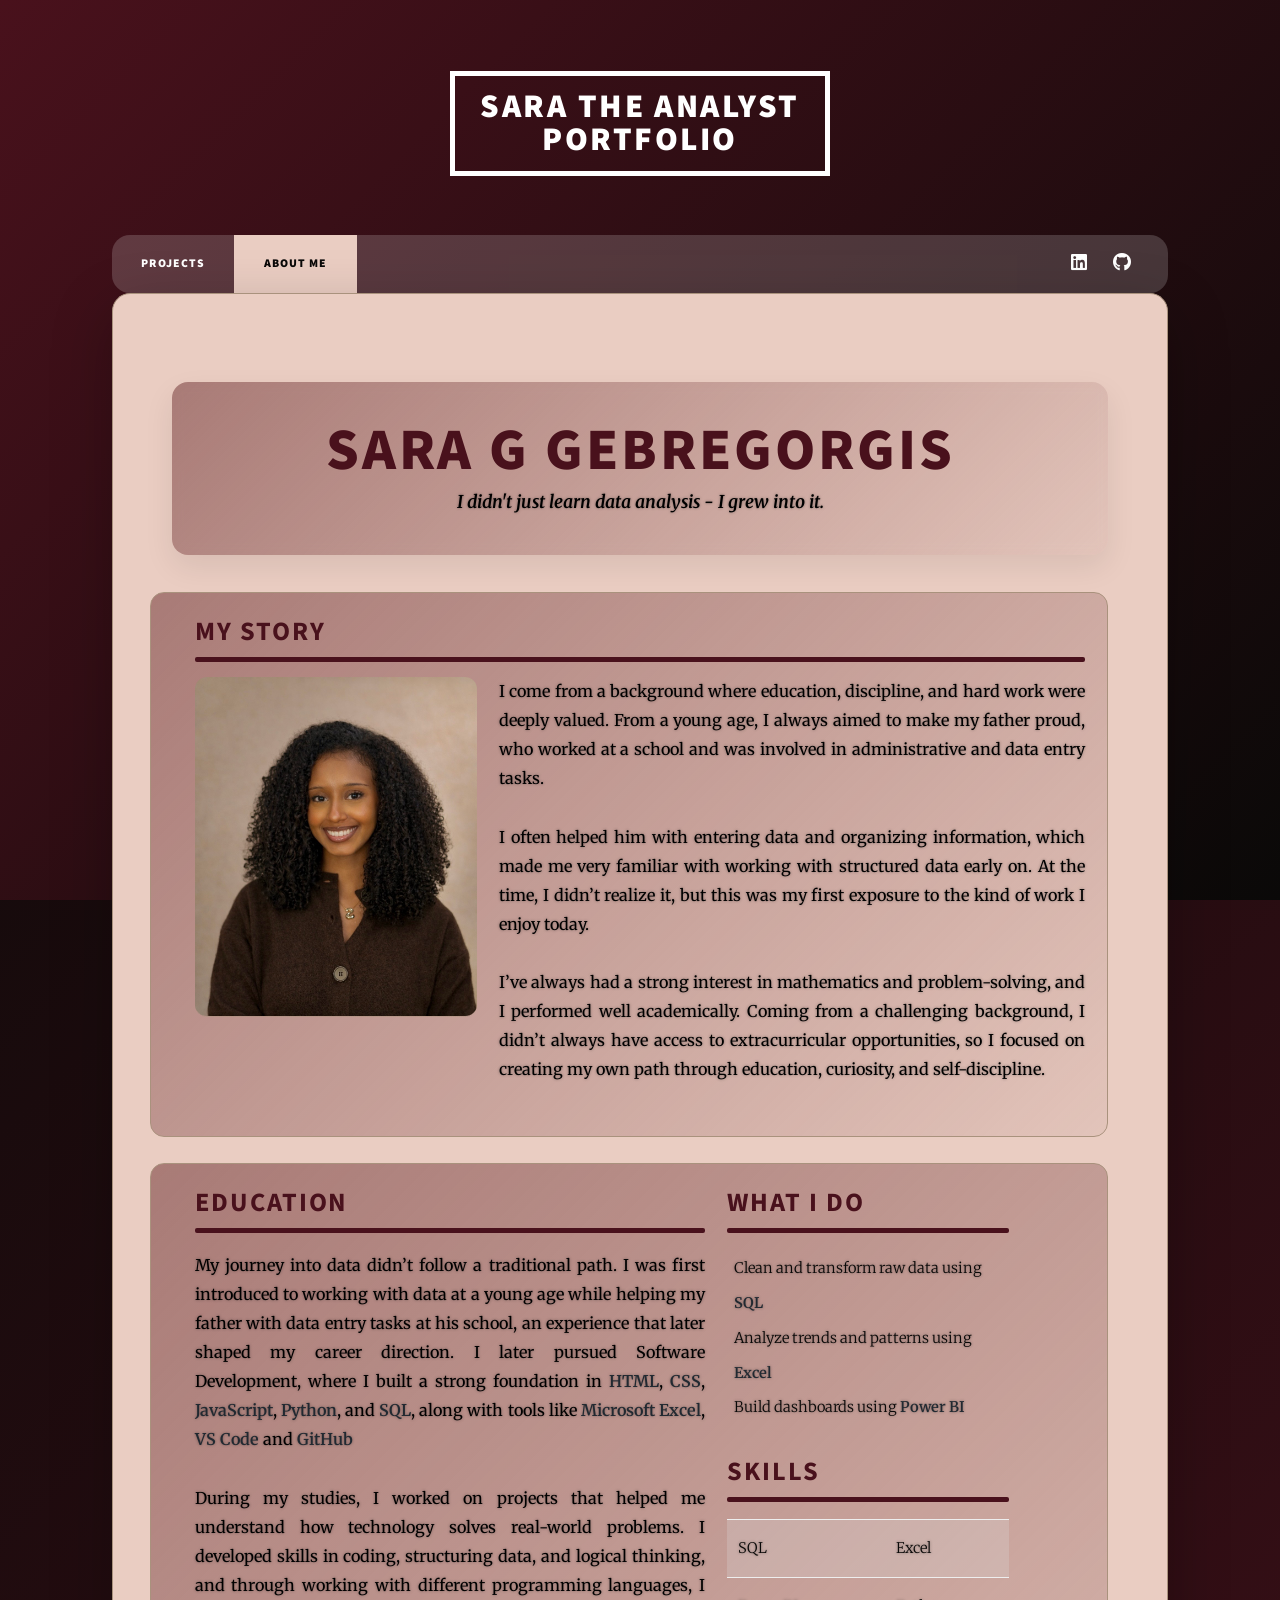
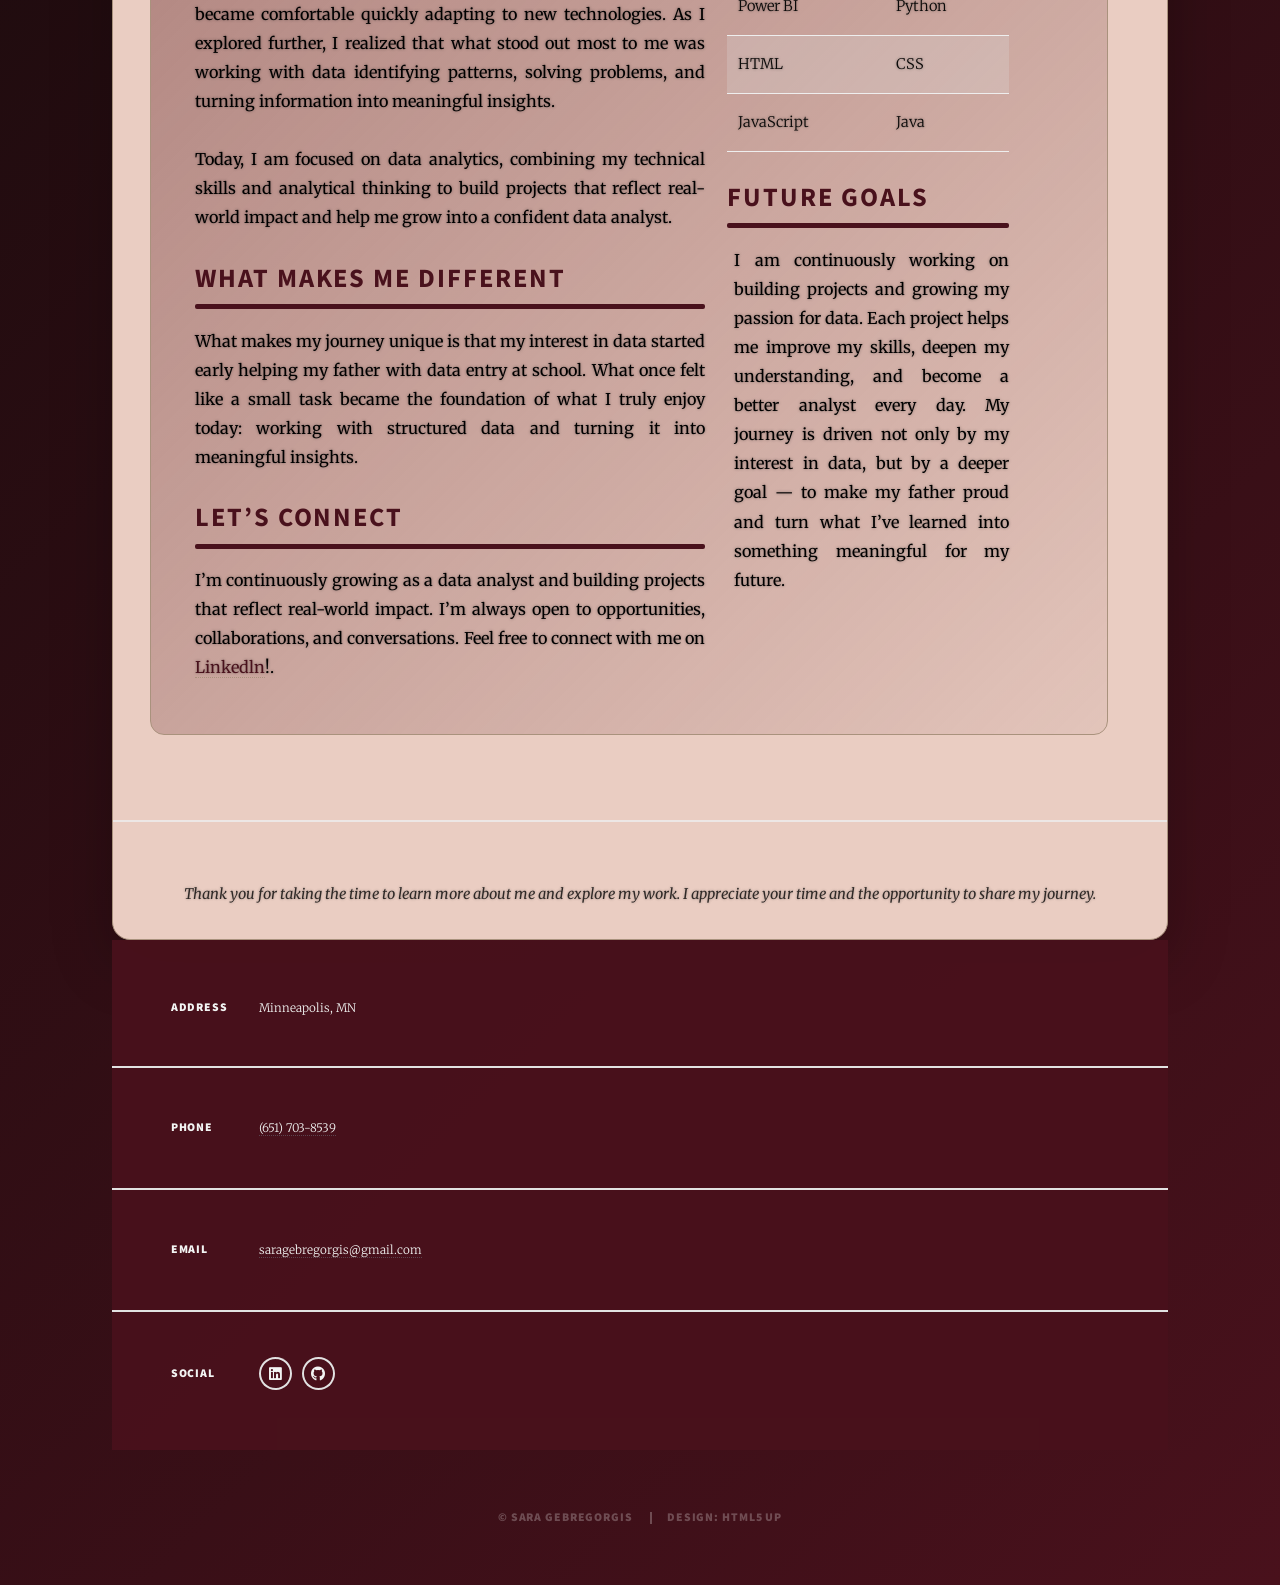
==== commit 063458eb: "css edit" ====
--- a/aboutme.html
+++ b/aboutme.html
@@ -13,7 +13,7 @@
 		<link rel="stylesheet" href="assets/css/custom2.css" />
 		<noscript><link rel="stylesheet" href="assets/css/noscript.css" /></noscript>
 	</head>
-	<body class="is-preload">
+	<body class="is-preload about-page">
 
 		<!-- Wrapper -->
 		<div id="wrapper">
@@ -39,23 +39,24 @@
 			<div id="main">
 
 				<!-- ABOUT ME -->
-				<section class="post">
+				<section class="post about-card">
 				<!-- HERO (matches the screenshot vibe) -->
 					<header class="major">
-						<h1 style="margin-bottom: 0.25rem;">Sara G Gebregorgis</h1>
+						<h1 style="margin-bottom: 0.25rem;"> Sara G Gebregorgis</h1>
 						
-						<p style="margin: 0 0 0.5rem 0;">
-							Using data to bring clarity, solve problems, and create meaningful impact.
-						</p>
+						
 						<p style="margin: 0;">
-							<em>I didn't just learn data analysis - I grew into it.</em>
+  							<em style="font-weight: 600; font-size: 1.2rem;">
+    							I didn't just learn data analysis - I grew into it.
+  							</em>
 						</p>
 					</header>
     
-					<h2 style="margin-top: 0;">My Story</h2>
-
-					<!-- TOP: PHOTO + "MY STORY" -->
 					<div class="row" style="align-items: flex-start;">
+
+  					<div class="col-12">
+    				<h2 style="margin-bottom: 1rem;">My Story</h2>
+  						</div>
 						<div class="col-4 col-14-small">
 							<span class="image fit">
 								<!-- Replace with your headshot path -->
@@ -68,12 +69,13 @@
 								
 						<div class="col-8 col-12-small">
 							
-
+								
 							<p>
 								
 								I come from a background where education, discipline, and hard work
 								were deeply valued. From a young age, I always aimed to make my father proud, who worked at a school and was
 								involved in administrative and data entry tasks.
+							
 							</p>
 
 							<p>
@@ -87,7 +89,6 @@
 								Coming from a challenging background, I didn’t always have access to extracurricular opportunities, so I focused
 								on creating my own path through education, curiosity, and self-discipline.
 							</p>
-
 							
 						</div>
 					</div>
@@ -137,7 +138,7 @@
 						
 
 						<!-- RIGHT COLUMN (SIDEBAR STYLE) -->
-						<div class="col-5 col-12-medium">
+						<div class="col-4 col-12-medium">
 
 							<h2 style="margin-top: 0;">What I Do</h2>
 							<ul>
@@ -162,7 +163,8 @@
   							</tr>
   							<tr>
     						<td>JavaScript</td>
-    						<td></td>
+							<td>Java</td>
+    						
   </tr>
 </table>
 
@@ -180,11 +182,12 @@
 
 						</div>
 					</div>
+					</section>
 				<p class="closing-message">
 								Thank you for taking the time to learn more about me and explore my work. I appreciate your time and the opportunity
 								to share my journey.
 							</p>
-				</section>
+				
 
   
 
--- a/assets/css/main.css
+++ b/assets/css/main.css
@@ -1,10 +1,10 @@
 @import url(fontawesome-all.min.css);
 @import url("https://fonts.googleapis.com/css?family=Merriweather:300,700,300italic,700italic|Source+Sans+Pro:900");
 
-/*
-	Massively by HTML5 UP
-	html5up.net | @ajlkn
-	Free for personal and commercial use under the CCA 3.0 license (html5up.net/license)
+/*
+	Massively by HTML5 UP
+	html5up.net | @ajlkn
+	Free for personal and commercial use under the CCA 3.0 license (html5up.net/license)
 */
 
 html, body, div, span, applet, object,
@@ -2037,27 +2037,10 @@
 
 /* Box */
 
-	.box {
-		border: solid 2px;
-		margin-bottom: 2rem;
-		padding: 1.5rem;
-	}
-
-		.box > :last-child,
-		.box > :last-child > :last-child,
-		.box > :last-child > :last-child > :last-child {
-			margin-bottom: 0;
-		}
-
-		.box.alt {
-			border: 0;
-			border-radius: 0;
-			padding: 0;
-		}
-
-	.box {
-		border-color: #eeeeee;
-	}
+.box { border: solid 10px; margin-bottom: 2rem; padding: 1.5rem; } 
+.box > :last-child, .box > :last-child > :last-child, .box > :last-child > :last-child > :last-child { margin-bottom: 0; }
+ .box.alt { border: 0; border-radius: 0; padding: 0; } 
+ .box { border-color: #eeeeee; }
 
 /* Button */
 
@@ -2483,7 +2466,7 @@
 	input[type="email"],
 	select,
 	textarea {
-		border-color: #eeeeee;
+		border-color: #ffffff;
 	}
 
 		input[type="text"]:focus,
@@ -4686,4 +4669,130 @@
 			visibility: visible;
 		}
 
-	}+	}
+
+.closing-message {
+  text-align: center;
+  font-style: italic;
+  margin-top: 2rem;
+  opacity: 0.8;
+}
+
+	/* Image zoom on hover */
+.image a {
+  display: block;
+  overflow: hidden;
+  border-radius: 12px; /* keeps it clean */
+}
+
+.image a img {
+  width: 100%;
+  transition: transform 0.4s ease;
+}
+
+.image a:hover img {
+  transform: scale(1.08);
+}
+
+
+
+/* Base style */
+.status {
+  display: inline-flex;
+  align-items: center;
+  font-size: 0.75rem;
+  font-weight: 600;
+  padding: 4px 10px;
+  border-radius: 20px;
+  letter-spacing: 0.5px;
+}
+
+/* Dot before text */
+.status::before {
+  content: "";
+  width: 8px;
+  height: 8px;
+  border-radius: 50%;
+  margin-right: 6px;
+}
+
+/* ✅ Completed (Green) */
+.updateproject.completed {
+  background-color: rgba(38, 167, 85, 0.1);
+  color: #02250f;
+}
+
+/* Base badge */
+.updateproject {
+  display: inline-flex;
+  align-items: center;
+  gap: 6px;
+}
+
+/* Dot (REQUIRED for ::before to show) */
+.updateproject::before {
+  content: "";
+  display: inline-block;
+  width: 8px;
+  height: 8px;
+  border-radius: 50%;
+}
+
+/* Completed (green) */
+.updateproject.completed::before {
+  background-color: #177238;
+}
+
+/* In Progress (optional orange) */
+.updateproject.progress::before {
+  background-color: #f97316;
+}
+
+/* ⏳ In Progress (Orange) */
+.updateproject.progress {
+  background-color: rgba(249, 115, 22, 0.1);
+  color: rgb(96, 20, 20);
+}
+
+.updateproject.progress::before {
+  background-color: rgb(153, 42, 42);
+}
+
+.updateproject {
+  display: inline-flex;
+  align-items: center;
+  gap: 6px;
+
+  padding: 4px 10px;
+  border-radius: 20px;   /* 🔥 THIS makes the box rounded */
+
+  background-color: rgba(34, 126, 67, 0.1); /* soft green */
+  color: #052812;
+}
+
+.updateproject {
+  display: inline-block;
+  margin-bottom: 14px;
+}
+
+.post h2 {
+  margin-top: 0;
+  margin-bottom: 16px;
+}
+
+
+.project-card {
+  display: flex;
+  flex-direction: column;
+  height: 100%;
+}
+
+.button.large {
+	  margin-top: 50px;
+}
+
+#intro {
+  background: linear-gradient(135deg, #49111cff, #0a0908ff);
+}
+
+
--- a/assets/css/custom2.css
+++ b/assets/css/custom2.css
@@ -0,0 +1,473 @@
+/* ==========================================================
+   CUSTOM THEME (Your Color Palette Applied)
+========================================================== */
+
+/* ===== COLOR VARIABLES ===== */
+:root {
+  --black: #0a0908ff;
+  --night-bordeaux: #49111cff;
+  --white-smoke: #f2f4f3ff;
+  --dusty-taupe: #a9927dff;
+  --stone-brown: #5e503fff;
+}
+
+/* ===== REMOVE DEFAULT BACKGROUND ===== */
+html, body {
+  background: none !important;
+}
+
+body:before,
+body:after {
+  background: none !important;
+}
+
+#bg,
+#bg:before,
+#bg:after {
+  background: none !important;
+}
+
+/* ===== BACKGROUND ===== */
+#wrapper {
+  min-height: 100vh;
+  background: linear-gradient(135deg, var(--black), var(--night-bordeaux)) !important;
+}
+
+/* OVERRIDE Massively background layer */
+#wrapper > .bg {
+  background-image: none !important;
+  background: linear-gradient(135deg, var(--night-bordeaux), var(--black)) !important;
+}
+
+/* ===== MAIN PANEL ===== */
+#main {
+  background: #eacdc2ff !important; /* white-smoke */
+  border: 1px solid var(--dusty-taupe);
+  border-radius: 18px;
+  box-shadow: 0 20px 60px rgba(0, 0, 0, 0.25);
+}
+
+#main > .inner {
+  padding: 2.2rem !important;
+}
+
+
+/* ===== TEXT ===== */
+#main, #main p, #main li {
+  color: var(--black) !important;
+}
+
+#main h1, 
+#main h2, 
+#main h3 {
+  color: var(--night-bordeaux) !important;
+}
+
+/* Links */
+#main a {
+  color: var(--night-bordeaux) !important;
+  border-bottom-color: var(--dusty-taupe) !important;
+}
+
+#main a:hover {
+  color: var(--stone-brown) !important;
+}
+
+
+
+
+/* STRONG HOVER EFFECT */
+/* ===== PROJECT CARDS ===== */
+.box {
+  background: rgba(242, 244, 243, 0.9) !important;
+  border: 1px solid var(--dusty-taupe) !important;
+
+  border-radius: 25px;
+  padding: 1.6rem !important;
+  margin-bottom: 2rem !important;
+
+  box-shadow: 0 12px 30px rgba(0,0,0,0.15);
+  transition: all 0.4s ease;
+}
+
+.box:hover {
+  transform: translateY(6px);
+  box-shadow: 0 20px 45px rgba(0,0,0,0.25);
+  border-color: (var(--stone-brown)) !important;
+  
+}
+
+/* Make parent allow layering */
+.posts {
+  position: relative;
+}
+
+/* Base state */
+.posts article {
+  transition: all 0.35s ease;
+  position: relative;
+  z-index: 1;
+}
+
+/* When hovering container → dim others */
+.posts:hover article {
+  opacity: 0.9;
+  transform: scale(0.98);
+}
+
+/* Hovered card pops OUT */
+.posts article:hover {
+  opacity: 1 !important;
+  transform: scale(1.05) translateY(-10px);
+  z-index: 10; /* comes above others */
+
+  box-shadow: 0 25px 60px rgba(0,0,0,0.4);
+  border-radius: 18px;
+}
+
+
+
+/* ===== IMAGES ===== */
+.box img {
+  width: 100%;
+  border-radius: 25px;
+  margin-bottom: 18px;
+}
+
+
+/* ===== BUTTONS ===== */
+.box .button,
+#main .button {
+  background: var(--night-bordeaux) !important;
+  color: var(--white-smoke) !important;
+  border: none !important;
+
+}
+
+.box .button:hover {
+  background: var(--stone-brown) !important;
+  color: var(--white-smoke) !important;
+}
+
+/* FIX button hover text color */
+.button:hover,
+.box .button:hover,
+#main .button:hover {
+  color: var(--dusty-taupe) !important; /* keep text same */
+  opacity: 1 !important; /* prevent fading */
+}
+
+
+
+
+/* ===== SPACING ===== */
+.box .actions {
+  margin-top: 25px !important;
+}
+
+
+/* ===== INTRO ===== */
+#intro h1,
+#intro p {
+  color: var(--white-smoke) !important;
+}
+
+
+/* ===== FOOTER ===== */
+#footer {
+  background: rgba(73, 17, 28, 0.95) !important; /* night-bordeaux */
+}
+
+#footer h3 {
+  color: var(--white-smoke) !important;
+}
+
+#footer p,
+#footer a {
+  color: var(--white-smoke) !important;
+}
+
+
+/* ===== NAV ===== */
+#nav {
+  border-radius: 18px;
+}
+/* ACTIVE NAV TAB COLOR */
+#nav ul.links li.active {
+  background-color: #eacdc2ff !important;
+}
+
+/* Text color inside active tab */
+#nav ul.links li.active a {
+  color: #0a0908ff !important; /* black */
+}
+
+
+/* ===== RESPONSIVE ===== */
+@media (max-width: 980px) {
+  #main > .inner {
+    padding: 1.2rem !important;
+  }
+}
+
+/* PROJECT DESCRIPTION TEXT */
+.post p {
+  color: #0a0908ff !important; /* your black */
+  font-size: 1.1rem !important; /* slightly bigger */
+  line-height: 1.8 !important; /* more readable */
+}
+
+/* Make ONLY the featured project title bigger */
+.post.featured h2 {
+  font-size: 3rem !important;
+}
+
+.project-subtitle {
+  font-size: 2rem;
+  font-weight: 700;
+  color: black; /* optional */
+}
+
+
+
+
+
+
+
+/* Intro layout: title top, text left, photo right */
+#intro { text-align: left; }
+
+#intro .hero-title {
+  text-align: center;
+  margin-bottom: 3rem;
+}
+
+#intro .hero-row {
+  display: flex;
+  align-items: center;
+  justify-content: space-between;
+  gap: 1rem;
+}
+
+#intro .hero-text {
+  flex: 1;
+  max-width: 1000px;
+  margin-top: 2%;
+}
+
+#intro .hero-photo {
+  flex: 0 0 260px;
+  display: flex;
+  justify-content: center;
+}
+
+#intro .hero-photo img {
+  width: 500px;
+  height: 500px;
+  border-radius: 50%;
+  object-fit: cover;
+  border: 4px solid rgba(1, 1, 1, 0.9);
+}
+
+/* Mobile */
+@media (max-width: 768px) {
+  #intro { text-align: center; }
+  #intro .hero-row { flex-direction: column-reverse; }
+  #intro .hero-text { max-width: 100%; }
+}
+
+/* FORCE LEFT ALIGN (override template) */
+#intro,
+#intro p {
+  text-align: left !important;
+}
+
+/* keep title centered */
+#intro .hero-title {
+  text-align: center !important;
+}
+
+
+/* ===== ABOUT PAGE CARD SYSTEM ===== */
+
+
+/* Stronger hover */
+/* Apply hover only to sections, not layout */
+.post section:hover {
+  transform: translateY(-6px) scale(1);
+  box-shadow: 0 22px 55px rgba(0,0,0,0.22);
+  border-radius: 12px;
+  transition: 0.3s ease;
+}
+
+
+
+.post .image.fit img {
+  box-shadow: 0 14px 40px rgba(0,0,0,0.18);
+  transition: transform 0.25s ease, box-shadow 0.25s ease;
+}
+
+.post .image.fit img:hover {
+  transform: scale(1.03);
+  box-shadow: 0 24px 65px rgba(0,0,0,0.28);
+}
+
+
+
+/* ===== SIDEBAR MINI CARDS ===== */
+
+
+.col-5.col-12-medium > ul:hover,
+.col-5.col-12-medium > table:hover {
+  transform: translateY(-5px);
+  box-shadow: 0 18px 45px rgba(0,0,0,0.18);
+  border-radius: 2%;
+}
+
+/* ===== SKILLS TABLE CLEAN GRID ===== */
+.col-5.col-12-medium table {
+  width: 100%;
+  border-collapse: separate;
+  border-spacing: 10px;
+  
+}
+
+.col-5.col-12-medium table td {
+  background: rgba(234, 205, 194, 0.7);
+  border: 1px solid rgba(4, 4, 4, 0.25);
+  border-radius: 12px;
+  padding: 0.7rem 0.8rem;
+  font-weight: 600;
+  color: #0a0908ff;
+  text-align: center;
+  
+}
+
+#main .post p {
+  color: black !important;   /* deeper bordeaux */
+  font-size: 1.5rem;
+  line-height: 1.85;
+  font-weight: 500;
+}
+
+/* SECTION TITLES (My Story, Education, etc.) */
+.post h2 {
+  font-size: 1.8rem;            /* bigger */
+  font-weight: 700;
+  color: #49111c;               /* your dark tone */
+  margin-bottom: 1.2rem;
+  position: relative;
+}
+
+/* Light line ONLY on About page */
+.about-page .post h2::after {
+  content: "";
+  display: block;
+              /* pick a number */
+  height: 5px;
+  background: #49111cff;
+  margin-top: 8px;
+  border-radius: 2px;
+}
+
+.about-page header.major h1 {
+  font-weight: 800;
+  letter-spacing: 3px;
+  position: relative;
+  display: inline-block;
+}
+
+/* ONLY About page header box */
+.about-page header.major {
+  border: px solid #49111c;
+  border-radius: 16px;
+  padding: 2.5rem 1.5rem;
+  margin-bottom: 2.5rem;
+  text-align: center;
+
+  /* NEW */
+  background: linear-gradient(
+    135deg,
+    rgba(125, 68, 68, 0.6),
+    rgba(88, 32, 43, 0.05)
+  );
+
+  box-shadow: 0 12px 30px rgba(0, 0, 0, 0.08);
+  backdrop-filter: blur(6px);
+
+  position: relative;
+  overflow: hidden;
+}
+
+
+
+
+/* ===== ABOUT PAGE: TURN OFF ZOOM HOVER ON CONTENT BLOCKS ===== */
+#main .post header.major:hover,
+
+#main .post .col-5.col-12-medium > ul:hover,
+#main .post .col-5.col-12-medium > table:hover,
+#main .post .col-5.col-12-medium > h2:hover {
+  transform: none !important;
+  box-shadow: none !important;
+}
+
+
+/* ONE BIG HOVER CARD FOR ABOUT PAGE */
+.about-card {
+  transition: all 0.3s ease;
+  border-radius: 16px;
+}
+
+.about-card:hover {
+  transform: translateY(-8px) scale(1.01);
+  box-shadow: 0 30px 70px rgba(0,0,0,0.25);
+}
+
+.closing-message {
+  text-align: center;
+  margin-top: 2rem;
+  font-style: italic;
+  opacity: 0.8;
+}
+
+
+/* ===== SECTION CARDS ===== */
+.post > h2,
+.post .row {
+  background: linear-gradient(
+    135deg,
+    rgba(125, 68, 68, 0.6),
+    rgba(88, 32, 43, 0.05));
+  
+  border: 1.5px solid #a9927dff; /* dusty taupe */
+  border-radius: 14px;
+  padding: 1.5rem;
+  margin-bottom: 1.8rem;
+
+  transition: all 0.3s ease;
+}
+
+/* Remove bullets from all lists in About page */
+.post ul {
+  list-style: none !important;
+  padding-left: 0 !important;
+  margin-left: 0 !important;
+}
+
+/* ===== STRONGER PARAGRAPH TEXT (ALL PAGES) ===== */
+#main p {
+  color: black !important;   /* darker brown/black */
+  font-weight: 400 !important; /* slightly bold */
+  line-height: 2;
+}
+
+
+#main p,
+#main li,
+#main td {
+  text-shadow: 0 0 3px rgba(0,0,0,0.4);
+}
+
+
+
